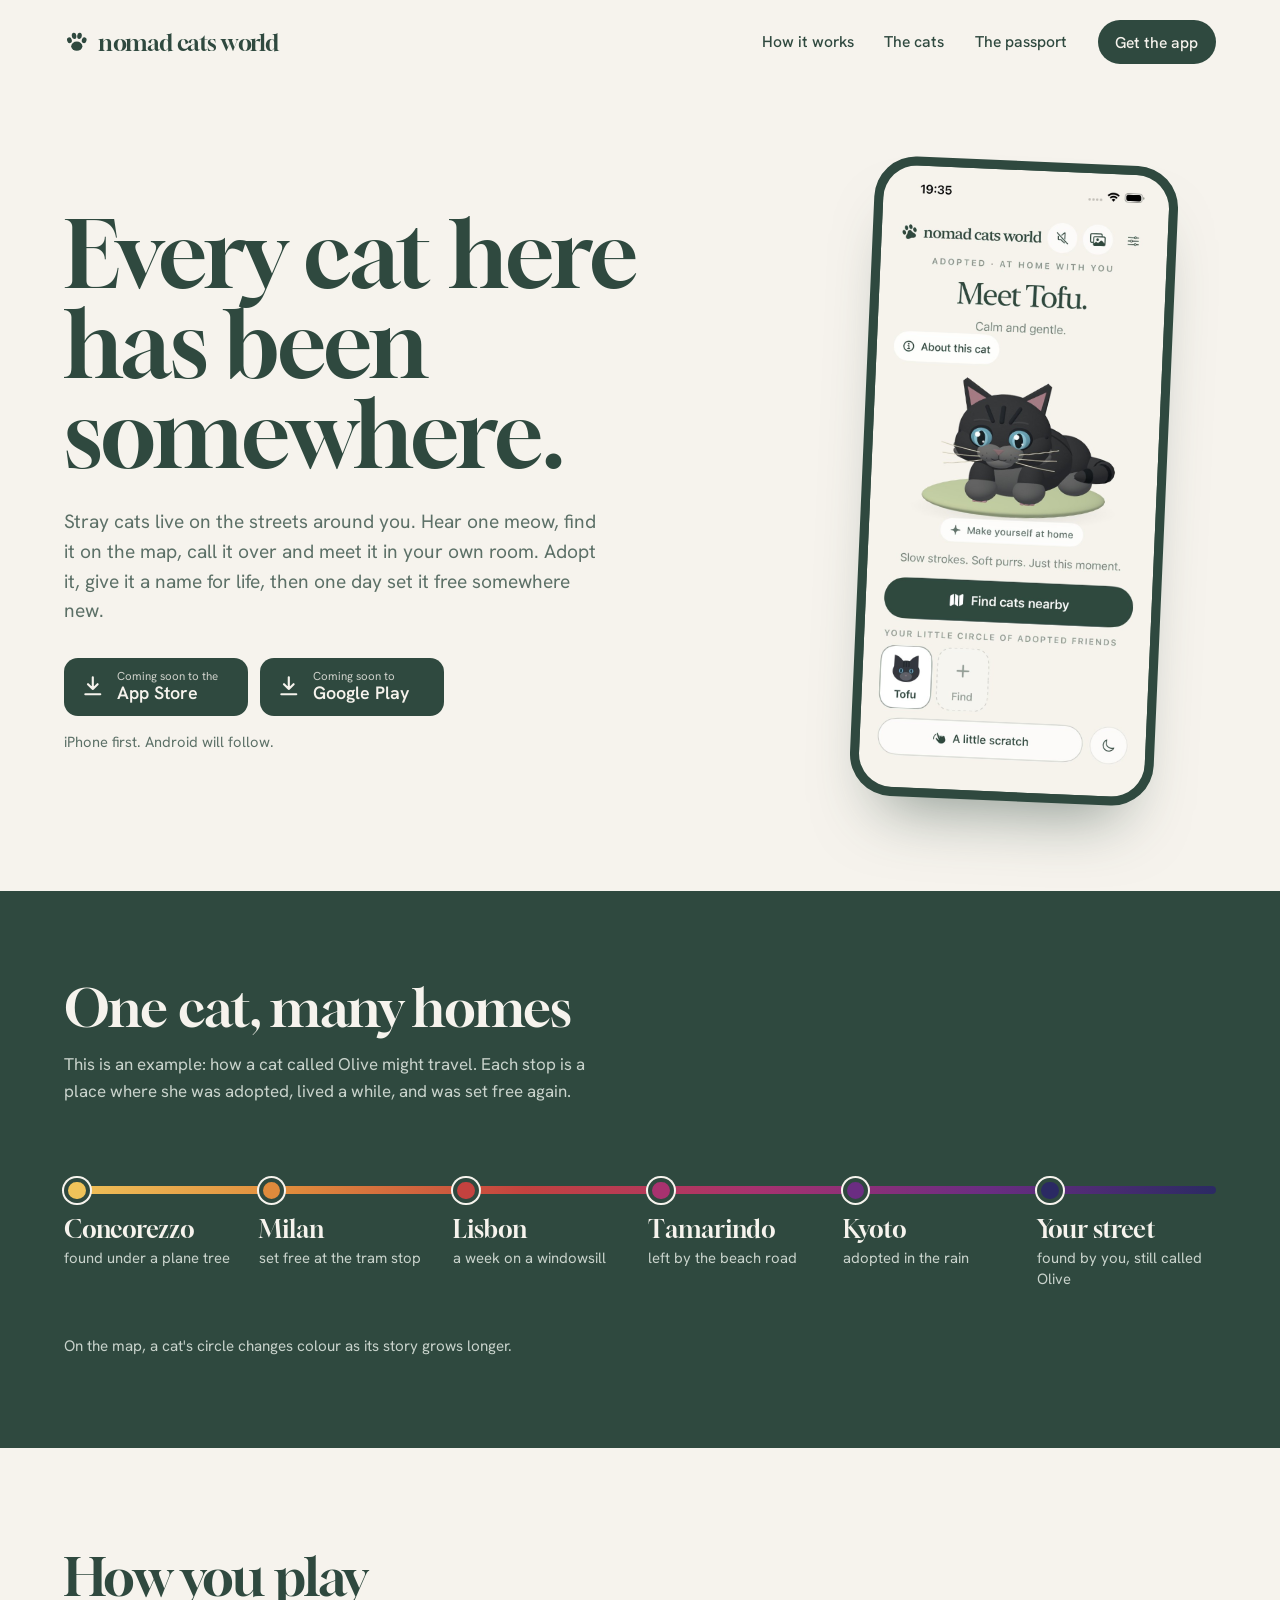
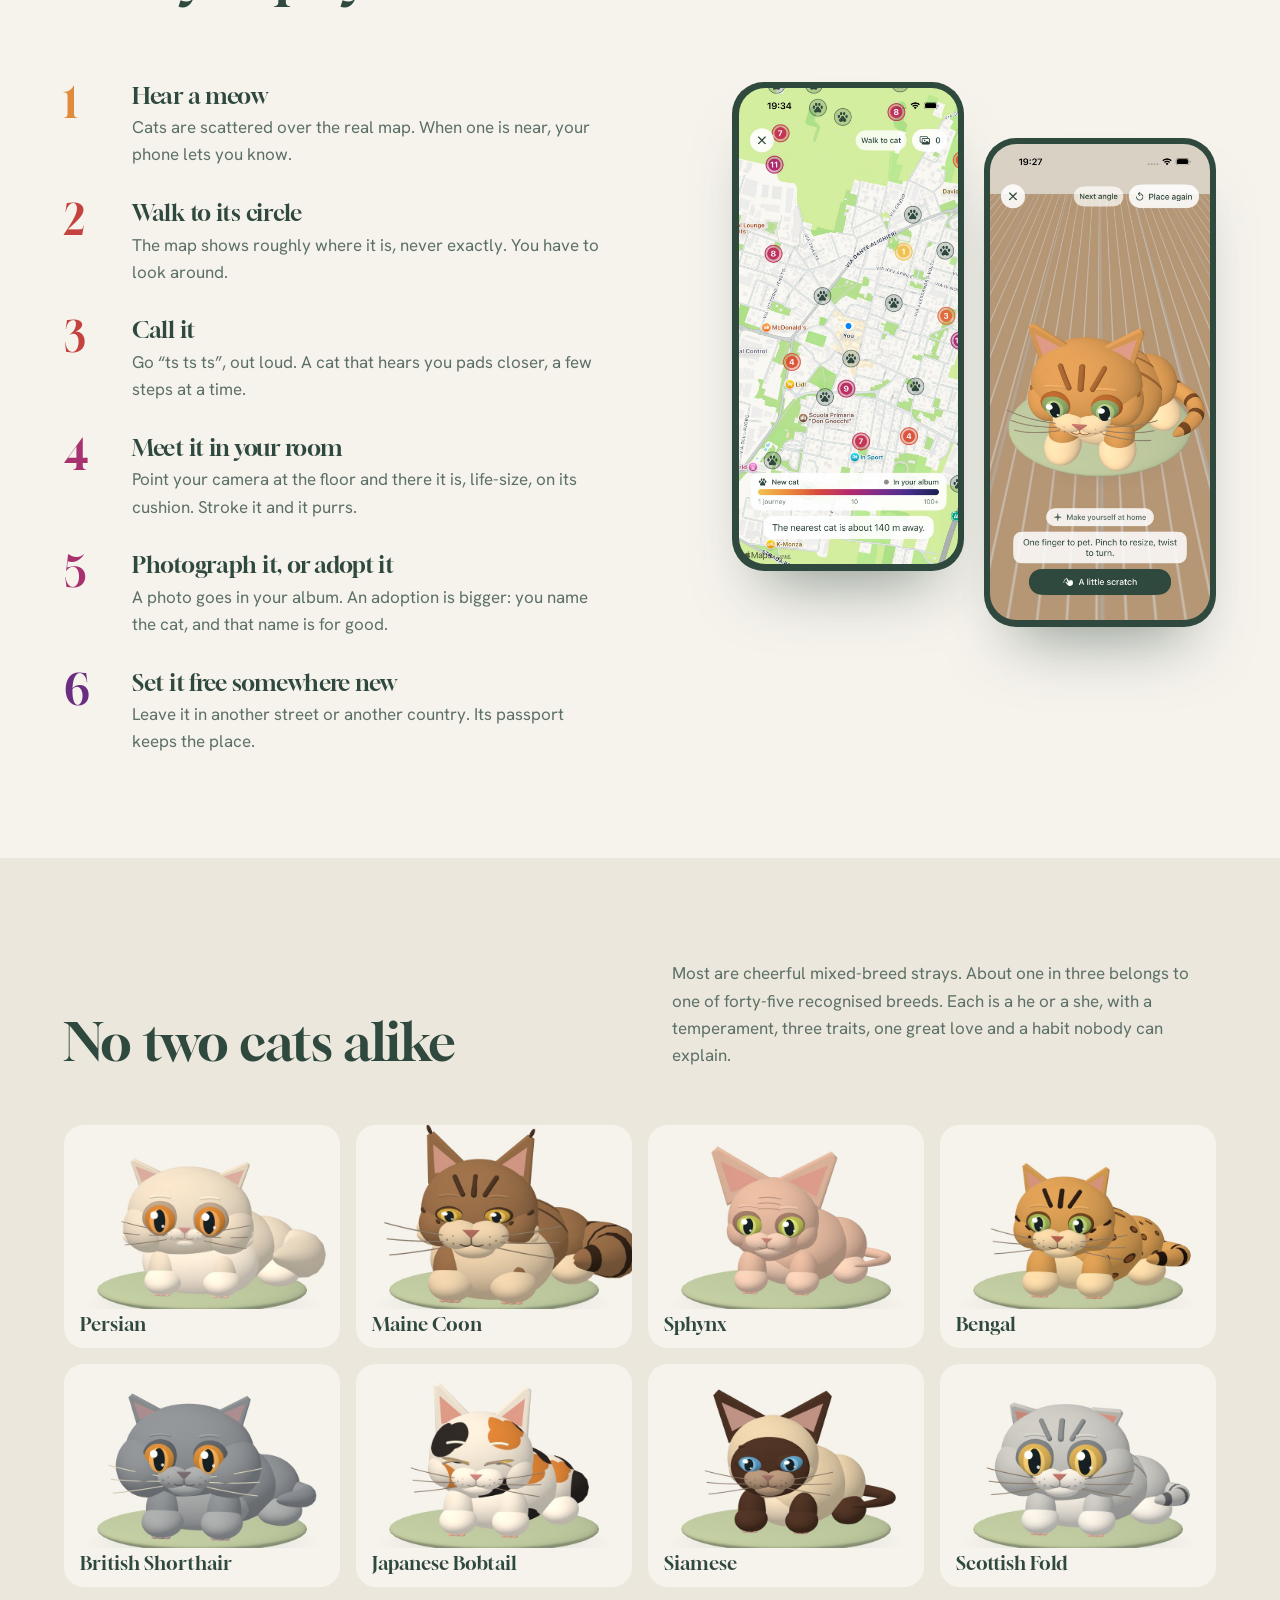
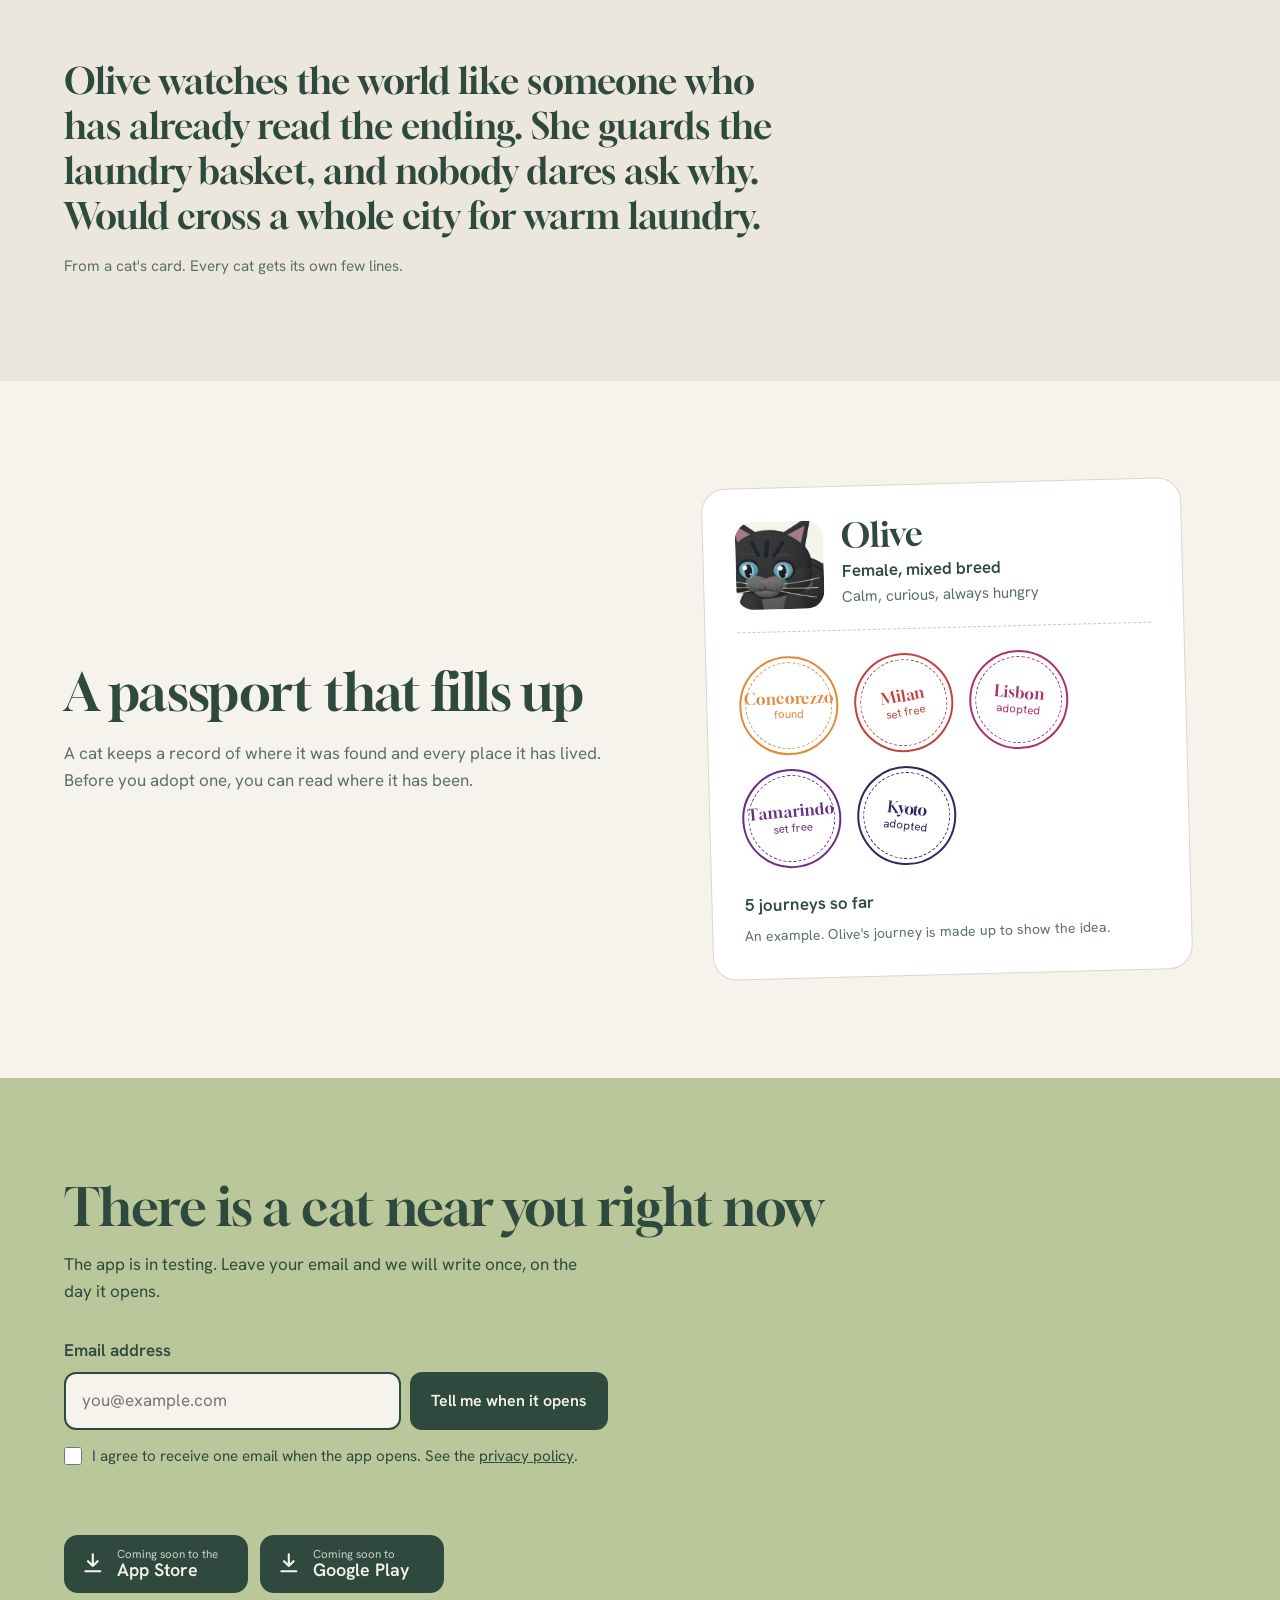
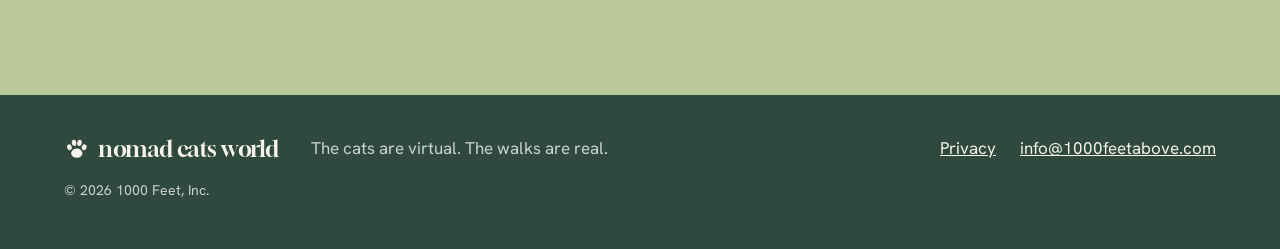
==== sito/index.html @ 77ed83c0 "Publish only sito/, update privacy for 0.18 and the contact address - Move the site into sito/ and s" ====
<!DOCTYPE html>
<html lang="en">
<head>
  <meta charset="utf-8">
  <meta name="viewport" content="width=device-width, initial-scale=1">
  <title>Nomad Cats World: find, adopt and set free the cats around you</title>
  <meta name="description" content="A game played on real streets. Hear a meow, find the cat on the map, meet it in your room, adopt it, then set it free somewhere new.">
  <meta property="og:title" content="Nomad Cats World">
  <meta property="og:description" content="Every cat here has been somewhere. Find them, adopt them, set them free somewhere new.">
  <meta property="og:type" content="website">
  <meta property="og:url" content="https://nomadcatsworld.com/">
  <meta property="og:image" content="https://nomadcatsworld.com/assets/img/og.jpg">
  <meta property="og:image:width" content="1200">
  <meta property="og:image:height" content="630">
  <meta property="og:image:alt" content="Nomad Cats World: the app's home screen with an adopted cat on its cushion.">
  <meta name="twitter:card" content="summary_large_image">
  <link rel="canonical" href="https://nomadcatsworld.com/">
  <link rel="icon" href="assets/favicon.svg" type="image/svg+xml">
  <link rel="preload" href="assets/fonts/gloock-latin.woff2" as="font" type="font/woff2" crossorigin>
  <link rel="preload" href="assets/fonts/hanken-grotesk-latin.woff2" as="font" type="font/woff2" crossorigin>
  <link rel="stylesheet" href="css/styles.css">
</head>
<body>
  <a class="skip" href="#main">Skip to content</a>

  <header class="top">
    <a class="wordmark" href="#" aria-label="Nomad Cats World, home">
      <svg viewBox="0 0 32 32" aria-hidden="true"><use href="#paw"/></svg>
      <span>nomad cats world</span>
    </a>
    <nav aria-label="Sections">
      <a href="#how">How it works</a>
      <a href="#cats">The cats</a>
      <a href="#passport">The passport</a>
      <a class="nav-get" href="#get">Get the app</a>
    </nav>
  </header>

  <main id="main">

    <section class="hero">
      <div class="hero-words">
        <h1>Every cat here has been somewhere.</h1>
        <p class="lede">Stray cats live on the streets around you. Hear one meow, find it on the map, call it over and meet it in your own room. Adopt it, give it a name for life, then one day set it free somewhere new.</p>
        <div class="stores" id="get-top">
          <!-- PLACEHOLDER store buttons: see CLAUDE.md, "Store buttons" -->
          <a class="store" href="#get" data-store="apple" aria-disabled="true">
            <svg viewBox="0 0 24 24" aria-hidden="true"><path d="M12 3v11m0 0l-4.500-4.500M12 14l4.500-4.500M5 19h14" fill="none" stroke="currentColor" stroke-width="2" stroke-linecap="round" stroke-linejoin="round"/></svg>
            <span><small>Coming soon to the</small>App Store</span>
          </a>
          <a class="store" href="#get" data-store="google" aria-disabled="true">
            <svg viewBox="0 0 24 24" aria-hidden="true"><path d="M12 3v11m0 0l-4.500-4.500M12 14l4.500-4.500M5 19h14" fill="none" stroke="currentColor" stroke-width="2" stroke-linecap="round" stroke-linejoin="round"/></svg>
            <span><small>Coming soon to</small>Google Play</span>
          </a>
        </div>
        <p class="fine">iPhone first. Android will follow.</p>
      </div>

      <figure class="phone hero-phone">
        <img src="assets/img/app-home.jpg" width="402" height="874" alt="The app's home screen: an adopted cat on its cushion, with the row of adopted friends below.">
      </figure>
    </section>

    <!-- The signature element: one cat's journey, drawn with the same colour
         scale the app uses on its map (gold for a first journey, navy for a hundred). -->
    <section class="journey" aria-labelledby="journey-title">
      <h2 id="journey-title">One cat, many homes</h2>
      <p class="journey-intro">This is an example: how a cat called Olive might travel. Each stop is a place where she was adopted, lived a while, and was set free again.</p>
      <ol class="route">
        <li style="--at:0"><span class="stop">Concorezzo</span><span class="who">found under a plane tree</span></li>
        <li style="--at:.18"><span class="stop">Milan</span><span class="who">set free at the tram stop</span></li>
        <li style="--at:.36"><span class="stop">Lisbon</span><span class="who">a week on a windowsill</span></li>
        <li style="--at:.56"><span class="stop">Tamarindo</span><span class="who">left by the beach road</span></li>
        <li style="--at:.78"><span class="stop">Kyoto</span><span class="who">adopted in the rain</span></li>
        <li style="--at:1"><span class="stop">Your street</span><span class="who">found by you, still called Olive</span></li>
      </ol>
      <p class="journey-note">On the map, a cat's circle changes colour as its story grows longer.</p>
    </section>

    <section class="how" id="how" aria-labelledby="how-title">
      <h2 id="how-title">How you play</h2>
      <ol class="steps">
        <li>
          <h3>Hear a meow</h3>
          <p>Cats are scattered over the real map. When one is near, your phone lets you know.</p>
        </li>
        <li>
          <h3>Walk to its circle</h3>
          <p>The map shows roughly where it is, never exactly. You have to look around.</p>
        </li>
        <li>
          <h3>Call it</h3>
          <p>Go <q>ts ts ts</q>, out loud. A cat that hears you pads closer, a few steps at a time.</p>
        </li>
        <li>
          <h3>Meet it in your room</h3>
          <p>Point your camera at the floor and there it is, life-size, on its cushion. Stroke it and it purrs.</p>
        </li>
        <li>
          <h3>Photograph it, or adopt it</h3>
          <p>A photo goes in your album. An adoption is bigger: you name the cat, and that name is for good.</p>
        </li>
        <li>
          <h3>Set it free somewhere new</h3>
          <p>Leave it in another street or another country. Its passport keeps the place.</p>
        </li>
      </ol>
      <div class="how-shots">
        <figure class="phone"><img src="assets/img/app-map.jpg" width="402" height="874" loading="lazy" alt="The map, with a circle for each cat nearby and a button to call the nearest one."></figure>
        <figure class="phone"><img src="assets/img/app-ar.jpg" width="402" height="874" loading="lazy" alt="A cat on its cushion placed on a real floor through the camera."></figure>
      </div>
    </section>

    <section class="cats" id="cats" aria-labelledby="cats-title">
      <div class="cats-head">
        <h2 id="cats-title">No two cats alike</h2>
        <p>Most are cheerful mixed-breed strays. About one in three belongs to one of forty-five recognised breeds. Each is a he or a she, with a temperament, three traits, one great love and a habit nobody can explain.</p>
      </div>
      <ul class="breeds">
        <li><img src="assets/img/breed-persian.jpg" width="360" height="240" loading="lazy" alt=""><span>Persian</span></li>
        <li><img src="assets/img/breed-mainecoon.jpg" width="360" height="240" loading="lazy" alt=""><span>Maine Coon</span></li>
        <li><img src="assets/img/breed-sphynx.jpg" width="360" height="240" loading="lazy" alt=""><span>Sphynx</span></li>
        <li><img src="assets/img/breed-bengal.jpg" width="360" height="240" loading="lazy" alt=""><span>Bengal</span></li>
        <li><img src="assets/img/breed-british.jpg" width="360" height="240" loading="lazy" alt=""><span>British Shorthair</span></li>
        <li><img src="assets/img/breed-bobtail.jpg" width="360" height="240" loading="lazy" alt=""><span>Japanese Bobtail</span></li>
        <li><img src="assets/img/breed-siamese.jpg" width="360" height="240" loading="lazy" alt=""><span>Siamese</span></li>
        <li><img src="assets/img/breed-scottishfold.jpg" width="360" height="240" loading="lazy" alt=""><span>Scottish Fold</span></li>
      </ul>
      <blockquote class="story">
        <p>Olive watches the world like someone who has already read the ending. She guards the laundry basket, and nobody dares ask why. Would cross a whole city for warm laundry.</p>
        <footer>From a cat's card. Every cat gets its own few lines.</footer>
      </blockquote>
    </section>

    <section class="passport" id="passport" aria-labelledby="passport-title">
      <div class="passport-words">
        <h2 id="passport-title">A passport that fills up</h2>
        <p>A cat keeps a record of where it was found and every place it has lived. Before you adopt one, you can read where it has been.</p>
        <!-- TODO(site): pricing is decided (2 cats free; Nomad Pass, USD 14.95 a year, up to 50 cats) but not built.
             Add a sentence here only when it exists in the app, with wording confirmed by Angelo. -->
      </div>
      <article class="book" aria-label="Example of a cat's passport">
        <header>
          <img src="assets/img/portrait-olive.jpg" width="120" height="120" alt="">
          <div>
            <p class="book-name">Olive</p>
            <p class="book-kind">Female, mixed breed</p>
            <p class="book-nature">Calm, curious, always hungry</p>
          </div>
        </header>
        <ul class="stamps">
          <li><b>Concorezzo</b><i>found</i></li>
          <li><b>Milan</b><i>set free</i></li>
          <li><b>Lisbon</b><i>adopted</i></li>
          <li><b>Tamarindo</b><i>set free</i></li>
          <li><b>Kyoto</b><i>adopted</i></li>
        </ul>
        <p class="book-count">5 journeys so far</p>
        <p class="book-note">An example. Olive's journey is made up to show the idea.</p>
      </article>
    </section>

    <section class="get" id="get" aria-labelledby="get-title">
      <h2 id="get-title">There is a cat near you right now</h2>
      <p>The app is in testing. Leave your email and we will write once, on the day it opens.</p>
      <!-- Waiting list: Netlify Forms. Netlify finds this form at deploy time (form detection must be
           enabled in the Netlify project) and stores the submissions. See CLAUDE.md, "Waiting list". -->
      <form class="notify" name="waitlist" action="/" method="post" data-netlify="true" netlify-honeypot="website">
        <input type="hidden" name="form-name" value="waitlist">
        <p class="notify-trap" hidden><label>Leave this empty <input name="website" tabindex="-1" autocomplete="off"></label></p>
        <label for="email">Email address</label>
        <div class="notify-row">
          <input id="email" name="email" type="email" autocomplete="email" placeholder="you@example.com" required>
          <button type="submit">Tell me when it opens</button>
        </div>
        <label class="notify-consent" for="consent">
          <input id="consent" name="consent" type="checkbox" value="yes" required>
          <span>I agree to receive one email when the app opens. See the <a href="privacy.html">privacy policy</a>.</span>
        </label>
        <p class="notify-status" role="status" aria-live="polite"></p>
      </form>
      <div class="stores">
        <a class="store" href="#get" data-store="apple" aria-disabled="true">
          <svg viewBox="0 0 24 24" aria-hidden="true"><path d="M12 3v11m0 0l-4.500-4.500M12 14l4.500-4.500M5 19h14" fill="none" stroke="currentColor" stroke-width="2" stroke-linecap="round" stroke-linejoin="round"/></svg>
          <span><small>Coming soon to the</small>App Store</span>
        </a>
        <a class="store" href="#get" data-store="google" aria-disabled="true">
          <svg viewBox="0 0 24 24" aria-hidden="true"><path d="M12 3v11m0 0l-4.500-4.500M12 14l4.500-4.500M5 19h14" fill="none" stroke="currentColor" stroke-width="2" stroke-linecap="round" stroke-linejoin="round"/></svg>
          <span><small>Coming soon to</small>Google Play</span>
        </a>
      </div>
    </section>
  </main>

  <footer class="foot">
    <a class="wordmark" href="#">
      <svg viewBox="0 0 32 32" aria-hidden="true"><use href="#paw"/></svg>
      <span>nomad cats world</span>
    </a>
    <p>The cats are virtual. The walks are real.</p>
    <nav aria-label="Legal and contact">
      <a href="privacy.html">Privacy</a>
      <a href="mailto:info@1000feetabove.com">info@1000feetabove.com</a>
    </nav>
    <p class="foot-legal">© 2026 1000 Feet, Inc.</p>
  </footer>

  <svg width="0" height="0" style="position:absolute" aria-hidden="true">
    <symbol id="paw" viewBox="0 0 32 32">
      <ellipse cx="16" cy="21.500" rx="7" ry="5.800"/>
      <ellipse cx="6.800" cy="14" rx="2.900" ry="3.700" transform="rotate(-18 6.800 14)"/>
      <ellipse cx="12.600" cy="8.600" rx="2.900" ry="3.900" transform="rotate(-6 12.600 8.600)"/>
      <ellipse cx="19.400" cy="8.600" rx="2.900" ry="3.900" transform="rotate(6 19.400 8.600)"/>
      <ellipse cx="25.200" cy="14" rx="2.900" ry="3.700" transform="rotate(18 25.200 14)"/>
    </symbol>
  </svg>
  <script src="js/main.js" defer></script>
</body>
</html>
---- sito/css/styles.css ----
/* Nomad Cats World — site styles.
   Tokens come from the app: paper, ink green, and the journey scale that the
   map uses for cats with longer stories (gold for one journey, navy for a hundred). */
@font-face {
  font-family: "Gloock"; font-style: normal; font-weight: 400; font-display: swap;
  src: url("../assets/fonts/gloock-latin.woff2") format("woff2");
}
@font-face {
  font-family: "Hanken Grotesk"; font-style: normal; font-weight: 100 900; font-display: swap;
  src: url("../assets/fonts/hanken-grotesk-latin.woff2") format("woff2");
}
:root {
  --paper: #F6F3ED;
  --paper-deep: #ECE7DC;
  --ink: #2F493F;
  --ink-soft: #5C7067;
  --cushion: #B9C79A;
  --white: #FFFFFF;
  --j1: #F0C35A; --j2: #E08A3C; --j3: #C4423F; --j4: #A8326F; --j5: #6B2D82; --j6: #2B2A63;
  --journey: linear-gradient(90deg, var(--j1), var(--j2), var(--j3), var(--j4), var(--j5), var(--j6));
  --display: "Gloock", "Iowan Old Style", "Palatino Linotype", Georgia, serif;
  --text: "Hanken Grotesk", system-ui, -apple-system, "Segoe UI", sans-serif;
  --measure: 34rem;
  --gutter: clamp(1.25rem, 5vw, 4.5rem);
}

*, *::before, *::after { box-sizing: border-box; }
html { scroll-behavior: smooth; }
body {
  margin: 0;
  background: var(--paper);
  color: var(--ink);
  font: 400 1.0625rem/1.6 var(--text);
  -webkit-font-smoothing: antialiased;
}
img { max-width: 100%; height: auto; display: block; }
a { color: inherit; }
:focus-visible { outline: 3px solid var(--j4); outline-offset: 3px; border-radius: 4px; }
h1, h2, h3 { font-family: var(--display); font-weight: 400; margin: 0; letter-spacing: -0.012em; }
h1 { font-size: clamp(2.75rem, 7.2vw, 5.75rem); line-height: 0.98; }
h2 { font-size: clamp(2rem, 4.4vw, 3.25rem); line-height: 1.05; }
h3 { font-size: 1.45rem; line-height: 1.2; }
p { margin: 0; }

.skip { position: absolute; left: -999px; top: 0; background: var(--ink); color: var(--paper); padding: .6rem 1rem; z-index: 10; }
.skip:focus { left: 1rem; top: 1rem; }

/* Header */
.top {
  display: flex; align-items: center; justify-content: space-between; gap: 1.5rem;
  padding: 1.25rem var(--gutter);
}
.wordmark { display: inline-flex; align-items: center; gap: .55rem; text-decoration: none; font: 400 1.45rem/1 var(--display); letter-spacing: -0.02em; }
.wordmark, .top nav .nav-get { white-space: nowrap; }
.wordmark svg { width: 1.6rem; height: 1.6rem; fill: var(--ink); }
.top nav { display: flex; align-items: center; gap: clamp(.9rem, 2.4vw, 2rem); font-weight: 500; font-size: .98rem; }
.top nav a { text-decoration: none; padding: .35rem 0; border-bottom: 2px solid transparent; }
.top nav a:hover { border-bottom-color: var(--ink); }
.top nav .nav-get { background: var(--ink); color: var(--paper); padding: .6rem 1.1rem; border-radius: 999px; border: 0; }
.top nav .nav-get:hover { background: #223830; }

/* Hero */
.hero {
  display: grid; grid-template-columns: minmax(0, 1.25fr) minmax(0, .75fr); align-items: center;
  gap: clamp(2rem, 6vw, 5rem);
  padding: clamp(2rem, 6vw, 5rem) var(--gutter) clamp(3rem, 7vw, 6rem);
}
.hero-words { max-width: 46rem; }
.lede { margin-top: 1.75rem; max-width: var(--measure); font-size: clamp(1.1rem, 1.5vw, 1.3rem); line-height: 1.55; color: var(--ink-soft); }
.fine { margin-top: .9rem; font-size: .92rem; color: var(--ink-soft); }

.stores { display: flex; flex-wrap: wrap; gap: .75rem; margin-top: 2rem; }
.store {
  display: inline-flex; align-items: center; gap: .7rem;
  background: var(--ink); color: var(--paper); text-decoration: none;
  padding: .7rem 1.25rem .75rem 1rem; border-radius: 14px; min-width: 11.5rem;
  font: 600 1.12rem/1.15 var(--text);
}
.store svg { width: 1.6rem; height: 1.6rem; flex: none; }
.store small { display: block; font: 400 .72rem/1.2 var(--text); opacity: .8; }
.store[aria-disabled="true"] { cursor: default; }
.store:not([aria-disabled="true"]):hover { background: #223830; }

.phone {
  margin: 0; justify-self: center; width: min(100%, 19rem);
  border-radius: 2.6rem; padding: .55rem; background: var(--ink);
  box-shadow: 0 2.5rem 4rem -2rem rgba(47, 73, 63, .55);
}
.phone img { border-radius: 2.1rem; width: 100%; }
.hero-phone { transform: rotate(2.5deg); }

/* Journey: the page's one loud element */
.journey { background: var(--ink); color: var(--paper); padding: clamp(3rem, 7vw, 6rem) var(--gutter); }
.journey-intro { margin-top: 1rem; max-width: var(--measure); color: #C9D3CC; }
.route {
  list-style: none; margin: clamp(3rem, 6vw, 4.5rem) 0 0; padding: 0; position: relative;
  display: grid; grid-template-columns: repeat(6, minmax(0, 1fr)); gap: 1rem;
}
.route::before {
  content: ""; position: absolute; left: 0; right: 0; top: .55rem; height: .5rem;
  border-radius: 999px; background: var(--journey);
}
.route li { position: relative; padding-top: 2.4rem; }
.route li::before {
  content: ""; position: absolute; left: 0; top: 0; width: 1.6rem; height: 1.6rem; border-radius: 50%;
  background: color-mix(in srgb, var(--j1) calc((1 - var(--at)) * 100%), var(--j6));
  border: .3rem solid var(--ink); box-shadow: 0 0 0 2px var(--paper);
}
.route li:nth-child(2)::before { background: var(--j2); }
.route li:nth-child(3)::before { background: var(--j3); }
.route li:nth-child(4)::before { background: var(--j4); }
.route li:nth-child(5)::before { background: var(--j5); }
.stop { display: block; font: 400 1.5rem/1.15 var(--display); }
.who { display: block; margin-top: .3rem; font-size: .93rem; line-height: 1.4; color: #C9D3CC; }
.journey-note { margin-top: 2.75rem; font-size: .95rem; color: #C9D3CC; }

/* How you play: a real sequence, so it is numbered */
.how {
  display: grid; grid-template-columns: minmax(0, 1.1fr) minmax(0, .9fr); gap: clamp(2rem, 6vw, 5rem);
  padding: clamp(3.5rem, 8vw, 7rem) var(--gutter); align-items: start;
}
.how h2 { grid-column: 1 / -1; }
.steps { list-style: none; counter-reset: step; margin: 0; padding: 0; display: grid; gap: 1.9rem; }
.steps li { counter-increment: step; display: grid; grid-template-columns: 3.25rem 1fr; column-gap: 1rem; }
.steps li::before {
  content: counter(step); grid-row: span 2;
  font: 400 2.6rem/1 var(--display); color: var(--j3);
}
.steps li:nth-child(1)::before { color: var(--j2); }
.steps li:nth-child(n+4)::before { color: var(--j4); }
.steps li:nth-child(n+6)::before { color: var(--j5); }
.steps p { margin-top: .3rem; max-width: 30rem; color: var(--ink-soft); }
.how-shots { display: grid; grid-template-columns: 1fr 1fr; gap: 1.25rem; align-items: start; position: sticky; top: 2rem; }
.how-shots .phone { width: 100%; border-radius: 2rem; padding: .4rem; }
.how-shots .phone img { border-radius: 1.65rem; }
.how-shots .phone:last-child { margin-top: 3.5rem; }

/* Cats */
.cats { background: var(--paper-deep); padding: clamp(3.5rem, 8vw, 7rem) var(--gutter); }
.cats-head { display: grid; grid-template-columns: minmax(0, 1fr) minmax(0, 1fr); gap: clamp(1.5rem, 5vw, 4rem); align-items: end; }
.cats-head p { max-width: var(--measure); color: var(--ink-soft); }
.breeds { list-style: none; margin: clamp(2rem, 5vw, 3.5rem) 0 0; padding: 0; display: grid; grid-template-columns: repeat(4, minmax(0, 1fr)); gap: 1rem; }
.breeds li { background: var(--paper); border-radius: 1.25rem; overflow: hidden; }
.breeds img { width: 100%; aspect-ratio: 3 / 2; object-fit: cover; }
.breeds span { display: block; padding: .15rem 1rem .85rem; font: 400 1.2rem/1.2 var(--display); }
.story { margin: clamp(2.5rem, 6vw, 4.5rem) 0 0; max-width: 46rem; }
.story p { font: 400 clamp(1.5rem, 2.8vw, 2.25rem)/1.25 var(--display); }
.story footer { margin-top: 1rem; font-size: .95rem; color: var(--ink-soft); }

/* Passport */
.passport {
  display: grid; grid-template-columns: minmax(0, 1fr) minmax(0, 1fr); gap: clamp(2rem, 6vw, 5rem); align-items: center;
  padding: clamp(3.5rem, 8vw, 7rem) var(--gutter);
}
.passport-words p { margin-top: 1.25rem; max-width: var(--measure); color: var(--ink-soft); }
.book {
  background: var(--white); border-radius: 1.5rem; padding: clamp(1.25rem, 3vw, 2rem);
  border: 1px solid #DDD6C8; max-width: 30rem; justify-self: center; width: 100%;
  transform: rotate(-1.5deg);
}
.book header { display: flex; gap: 1.1rem; align-items: center; padding-bottom: 1.25rem; border-bottom: 1px dashed #CFC7B6; }
.book header img { width: 5.5rem; height: 5.5rem; border-radius: 1.1rem; background: var(--paper); }
.book-name { font: 400 2.1rem/1 var(--display); }
.book-kind { margin-top: .35rem; font-weight: 600; }
.book-nature { color: var(--ink-soft); font-size: .95rem; }
.stamps { list-style: none; margin: 1.5rem 0 0; padding: 0; display: flex; flex-wrap: wrap; gap: .9rem 1rem; }
.stamps li {
  width: 6.2rem; height: 6.2rem; border-radius: 50%; display: grid; place-content: center; text-align: center;
  border: 2px solid currentColor; outline: 1px dashed currentColor; outline-offset: -7px;
  color: var(--j2); line-height: 1.15;
}
.stamps li:nth-child(2) { color: var(--j3); transform: rotate(-9deg); }
.stamps li:nth-child(3) { color: var(--j4); transform: rotate(6deg); }
.stamps li:nth-child(4) { color: var(--j5); transform: rotate(-4deg); }
.stamps li:nth-child(5) { color: var(--j6); transform: rotate(8deg); }
.stamps b { font: 400 .98rem/1.1 var(--display); }
.stamps i { font-style: normal; font-size: .72rem; }
.book-count { margin-top: 1.4rem; font-weight: 600; }
.book-note { margin-top: .35rem; font-size: .88rem; color: var(--ink-soft); }

/* Get the app */
.get { background: var(--cushion); padding: clamp(3.5rem, 8vw, 7rem) var(--gutter); }
.get > p { margin-top: 1rem; max-width: var(--measure); }
.notify { margin-top: 2rem; max-width: 34rem; }
.notify label { display: block; font-weight: 600; margin-bottom: .45rem; }
.notify-row { display: flex; gap: .6rem; flex-wrap: wrap; }
.notify input {
  flex: 1 1 14rem; min-width: 0; font: inherit; color: var(--ink);
  padding: .85rem 1rem; border-radius: 12px; border: 2px solid var(--ink); background: var(--paper);
}
.notify button {
  font: 600 1rem/1 var(--text); color: var(--paper); background: var(--ink);
  border: 0; border-radius: 12px; padding: .95rem 1.3rem; cursor: pointer;
}
.notify button:hover { background: #223830; }
.notify .notify-consent { display: flex; gap: .6rem; align-items: flex-start; margin: .9rem 0 0; font-weight: 400; font-size: .95rem; line-height: 1.45; }
.notify .notify-consent input { flex: none; width: 1.15rem; height: 1.15rem; margin: .15rem 0 0; padding: 0; accent-color: var(--ink); }
.notify button[disabled] { opacity: .6; cursor: default; }
.notify-status { min-height: 1.6em; margin-top: .6rem; font-weight: 500; }

/* Privacy page */
.legal { padding: 2rem var(--gutter) 5rem; max-width: calc(46rem + 2 * var(--gutter)); }
.legal h1 { font-size: clamp(2.2rem, 5vw, 3.5rem); }
.legal h2 { font-size: 1.6rem; line-height: 1.2; margin-top: 2.5rem; }
.legal p, .legal ul, .legal address { margin-top: 1rem; }
.legal ul { padding-left: 1.2rem; }
.legal li + li { margin-top: .4rem; }
.legal address { font-style: normal; }
.legal .legal-date { color: var(--ink-soft); }

/* Footer */
.foot {
  display: grid; grid-template-columns: auto 1fr auto; gap: 1rem 2rem; align-items: center;
  padding: 2.5rem var(--gutter) 3rem; background: var(--ink); color: var(--paper);
}
.foot .wordmark svg { fill: var(--paper); }
.foot p { color: #C9D3CC; }
.foot nav { display: flex; gap: 1.5rem; flex-wrap: wrap; }
.foot-legal { grid-column: 1 / -1; font-size: .88rem; }

/* Smaller screens */
@media (max-width: 60rem) {
  .hero, .how, .passport, .cats-head { grid-template-columns: minmax(0, 1fr); }
  .hero-phone { transform: rotate(1.5deg); }
  .breeds { grid-template-columns: repeat(2, minmax(0, 1fr)); }
  .how-shots { position: static; max-width: 30rem; }
  .route { grid-template-columns: minmax(0, 1fr); gap: 1.6rem; padding-left: .25rem; }
  .route::before { left: .55rem; right: auto; top: 0; bottom: 0; width: .5rem; height: auto; background: linear-gradient(180deg, var(--j1), var(--j2), var(--j3), var(--j4), var(--j5), var(--j6)); }
  .route li { padding: 0 0 0 2.6rem; }
  .foot { grid-template-columns: minmax(0, 1fr); }
}
@media (max-width: 40rem) {
  .top nav a:not(.nav-get) { display: none; }
  .store { flex: 1 1 100%; }
  .wordmark { font-size: 1.25rem; }
  .book { transform: rotate(-1deg); width: calc(100% - .5rem); }
}
@media (prefers-reduced-motion: reduce) {
  html { scroll-behavior: auto; }
}
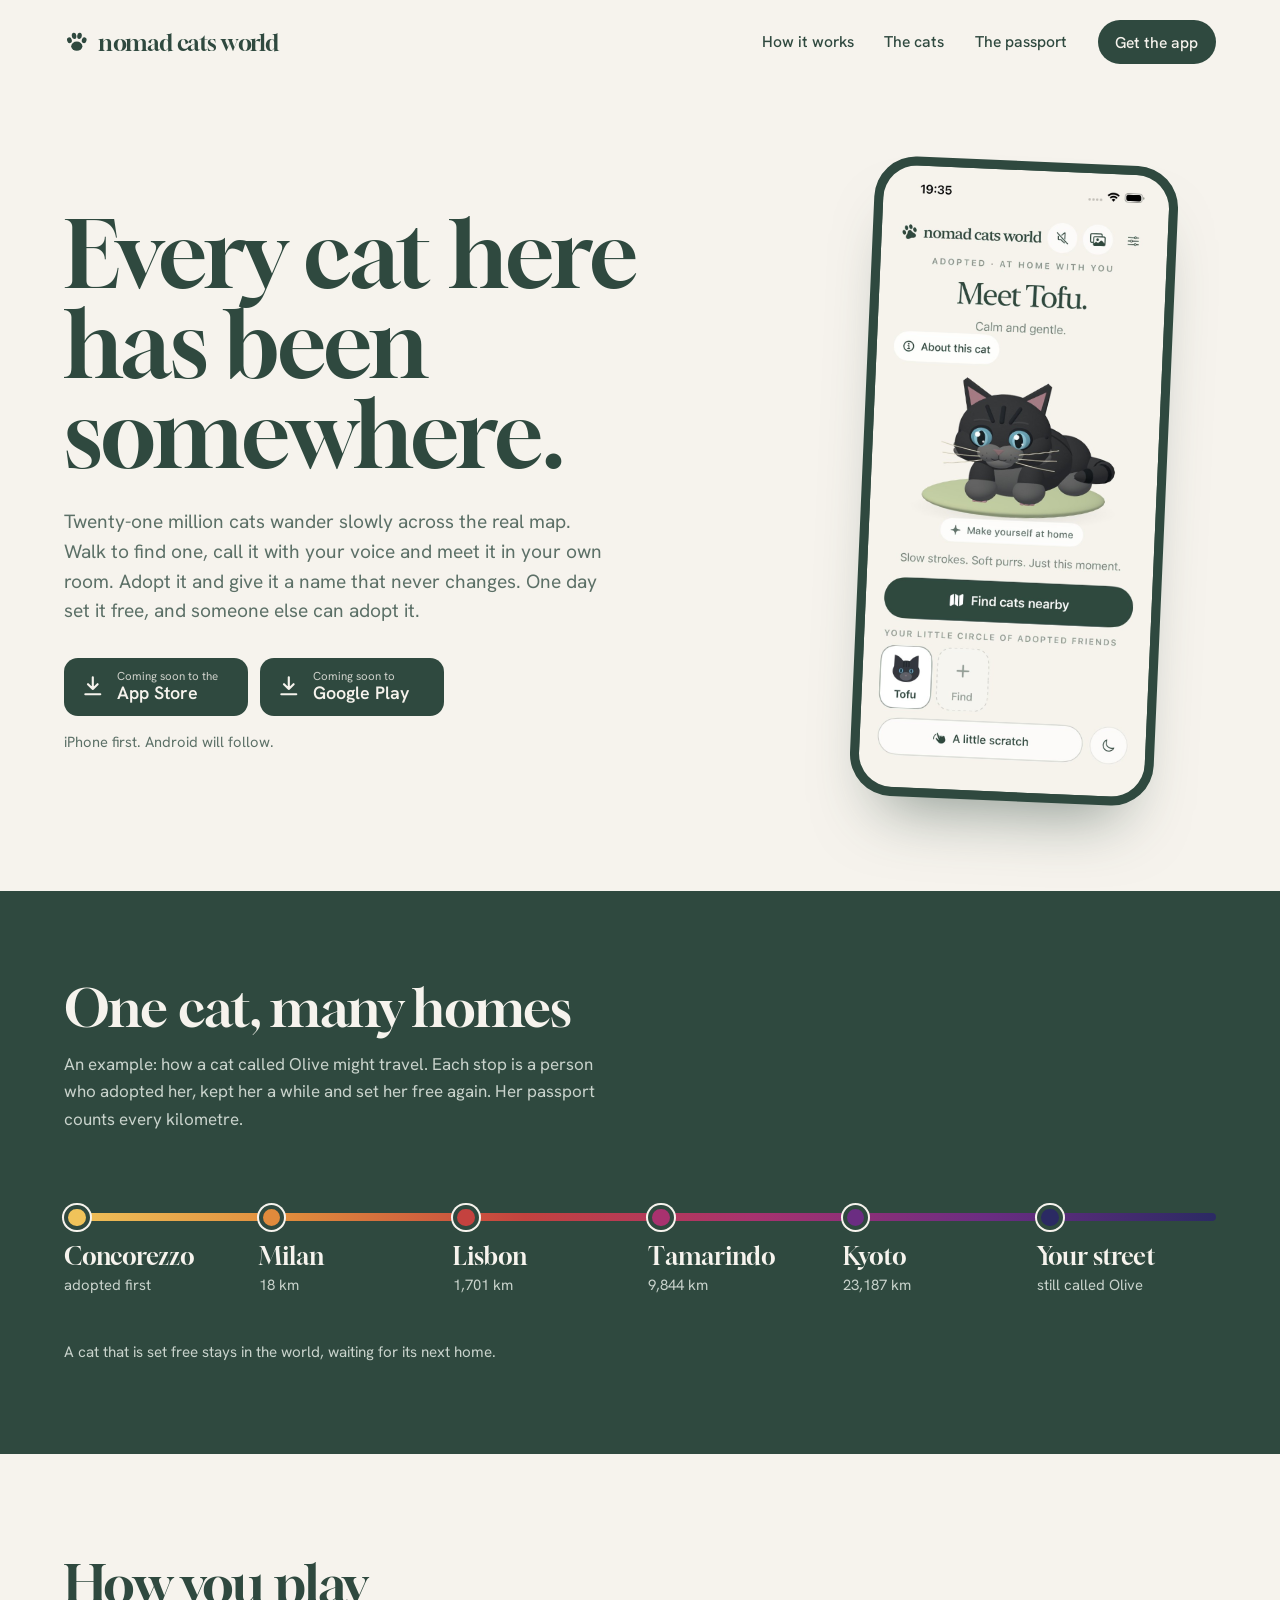
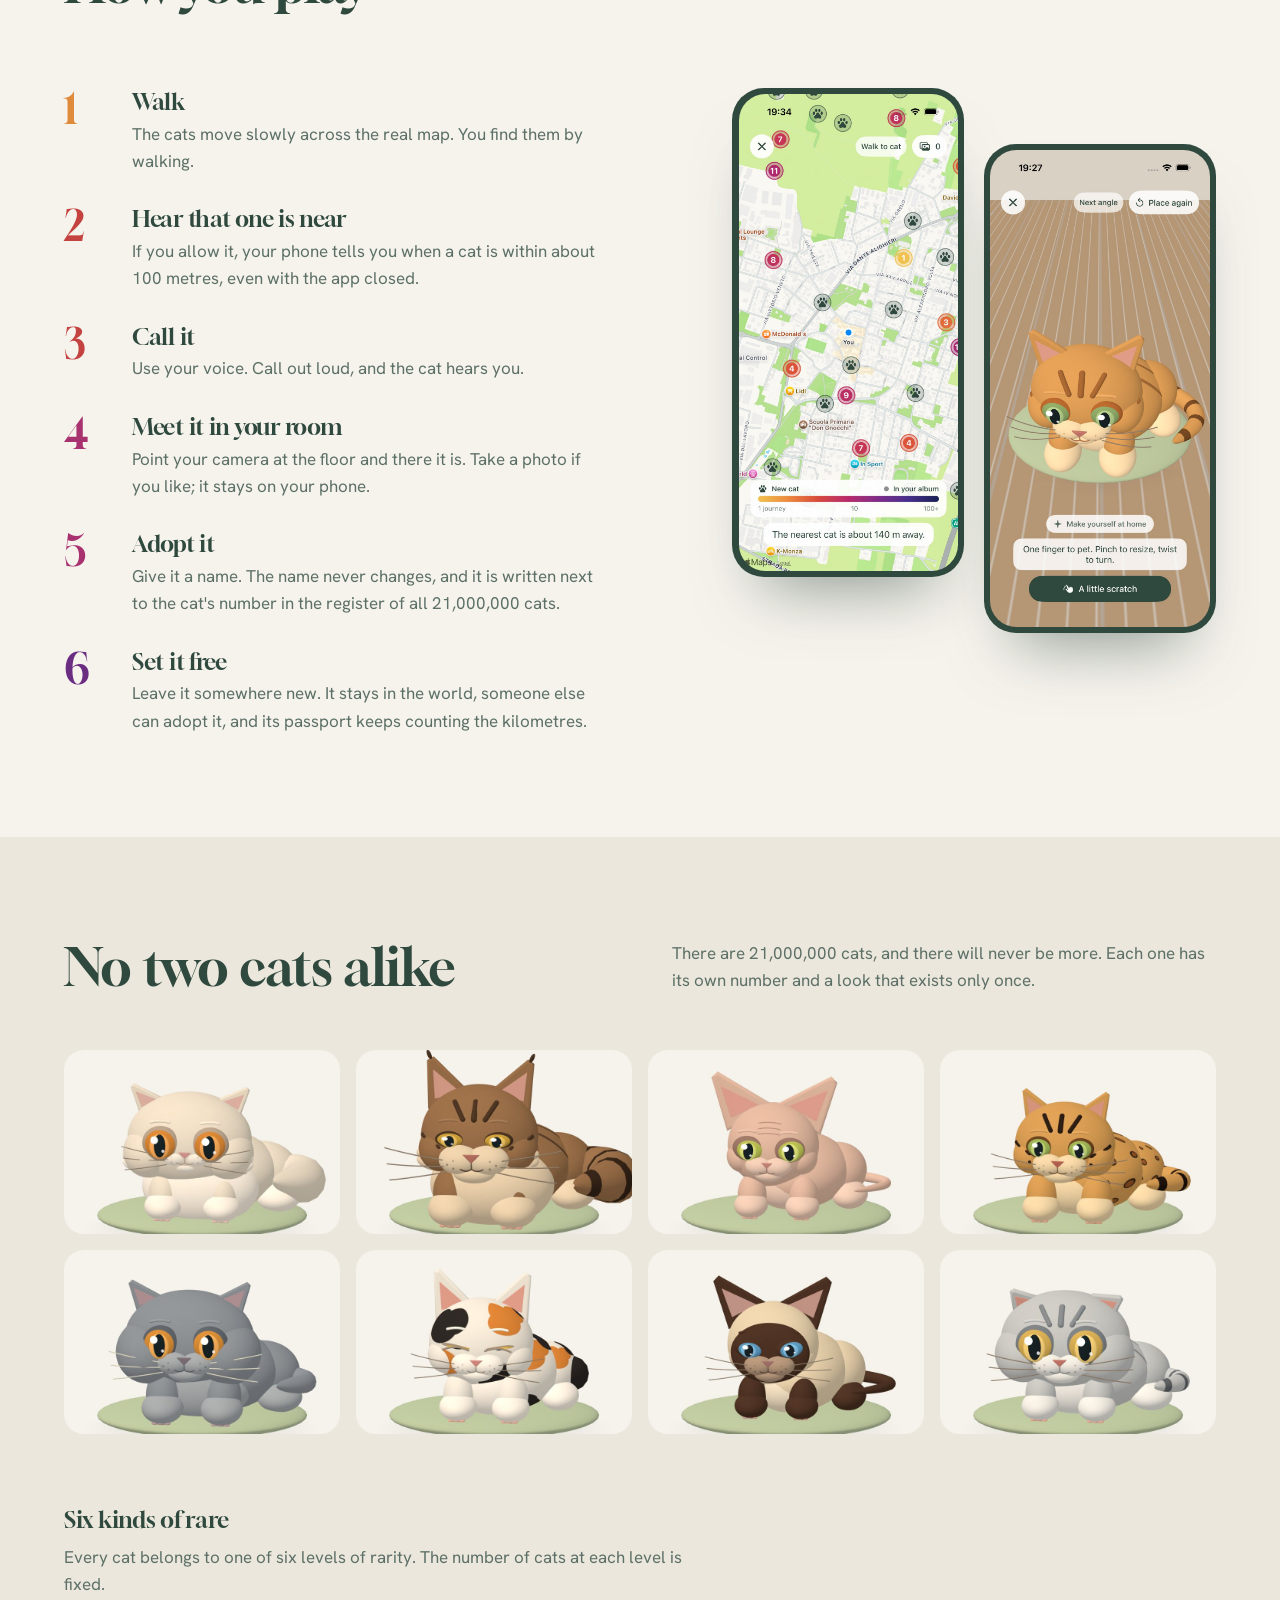
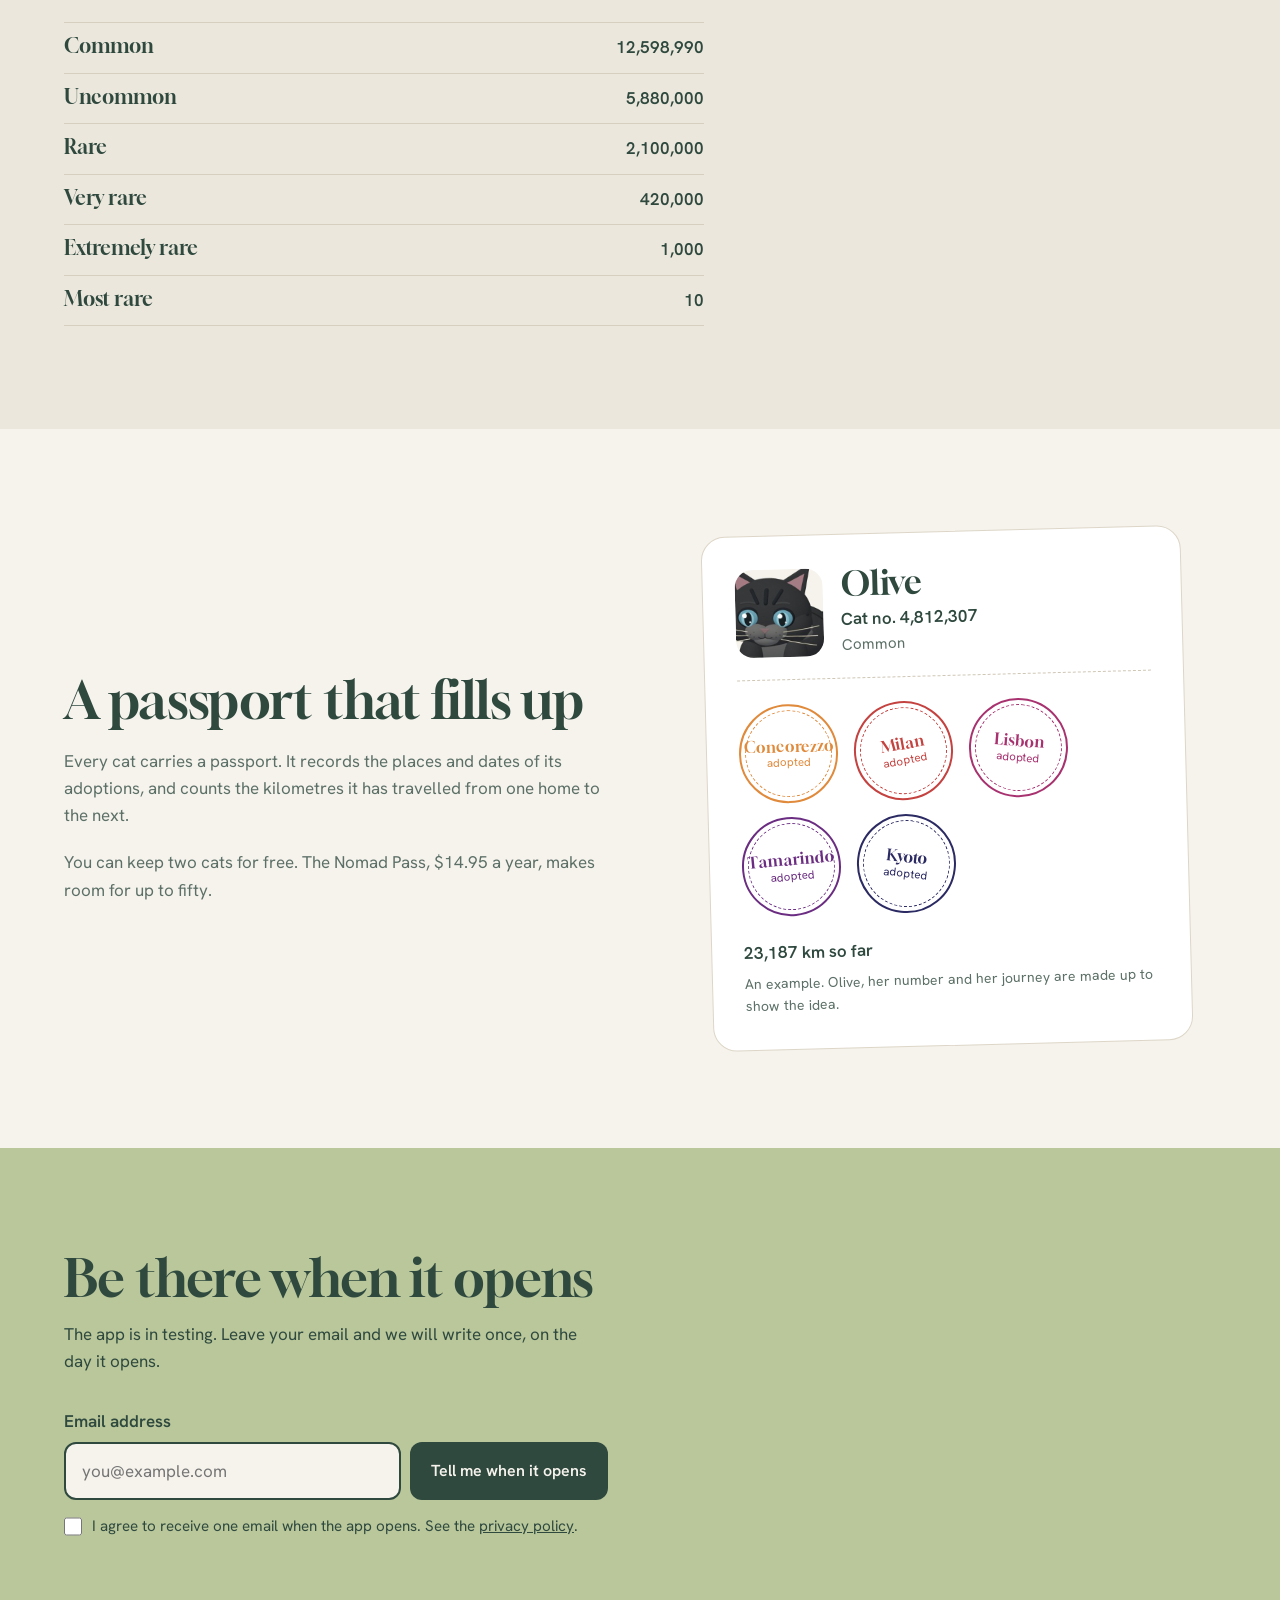
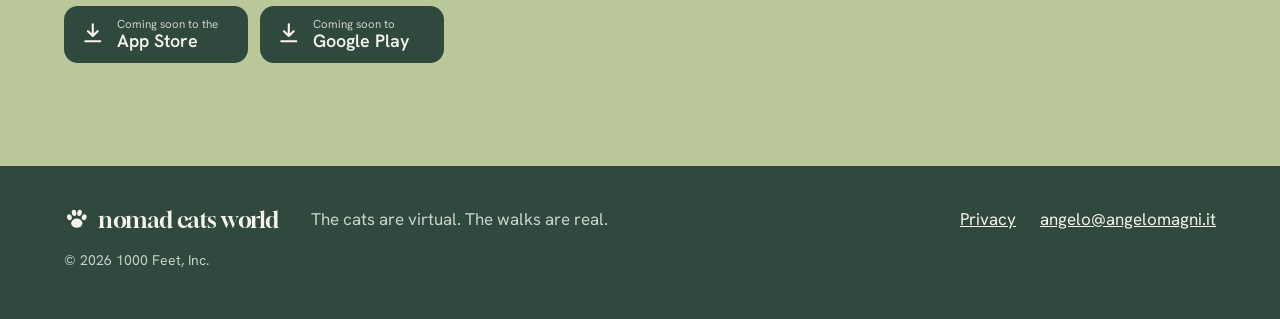
==== commit d84b3274: "Align the site with the current app and rewrite the privacy page - privacy.html: real policy built o" ====
--- a/sito/index.html
+++ b/sito/index.html
@@ -3,16 +3,16 @@
 <head>
   <meta charset="utf-8">
   <meta name="viewport" content="width=device-width, initial-scale=1">
-  <title>Nomad Cats World: find, adopt and set free the cats around you</title>
-  <meta name="description" content="A game played on real streets. Hear a meow, find the cat on the map, meet it in your room, adopt it, then set it free somewhere new.">
+  <title>Nomad Cats World: find, adopt and set free 21,000,000 cats</title>
+  <meta name="description" content="Twenty-one million cats wander the real map. Walk to find one, call it with your voice, adopt it and give it a name for good. Then set it free for someone else to adopt.">
   <meta property="og:title" content="Nomad Cats World">
-  <meta property="og:description" content="Every cat here has been somewhere. Find them, adopt them, set them free somewhere new.">
+  <meta property="og:description" content="Every cat here has been somewhere. 21,000,000 cats, each one of a kind. Find them, adopt them, set them free.">
   <meta property="og:type" content="website">
   <meta property="og:url" content="https://nomadcatsworld.com/">
   <meta property="og:image" content="https://nomadcatsworld.com/assets/img/og.jpg">
   <meta property="og:image:width" content="1200">
   <meta property="og:image:height" content="630">
-  <meta property="og:image:alt" content="Nomad Cats World: the app's home screen with an adopted cat on its cushion.">
+  <meta property="og:image:alt" content="Nomad Cats World: the app's home screen with an adopted cat.">
   <meta name="twitter:card" content="summary_large_image">
   <link rel="canonical" href="https://nomadcatsworld.com/">
   <link rel="icon" href="assets/favicon.svg" type="image/svg+xml">
@@ -41,7 +41,7 @@
     <section class="hero">
       <div class="hero-words">
         <h1>Every cat here has been somewhere.</h1>
-        <p class="lede">Stray cats live on the streets around you. Hear one meow, find it on the map, call it over and meet it in your own room. Adopt it, give it a name for life, then one day set it free somewhere new.</p>
+        <p class="lede">Twenty-one million cats wander slowly across the real map. Walk to find one, call it with your voice and meet it in your own room. Adopt it and give it a name that never changes. One day set it free, and someone else can adopt it.</p>
         <div class="stores" id="get-top">
           <!-- PLACEHOLDER store buttons: see CLAUDE.md, "Store buttons" -->
           <a class="store" href="#get" data-store="apple" aria-disabled="true">
@@ -57,111 +57,118 @@
       </div>
 
       <figure class="phone hero-phone">
-        <img src="assets/img/app-home.jpg" width="402" height="874" alt="The app's home screen: an adopted cat on its cushion, with the row of adopted friends below.">
+        <img src="assets/img/app-home.jpg" width="402" height="874" alt="The app's home screen, with an adopted cat.">
       </figure>
     </section>
 
     <!-- The signature element: one cat's journey, drawn with the same colour
-         scale the app uses on its map (gold for a first journey, navy for a hundred). -->
+         scale the app uses on its map. Olive and her route are an invented example. -->
     <section class="journey" aria-labelledby="journey-title">
       <h2 id="journey-title">One cat, many homes</h2>
-      <p class="journey-intro">This is an example: how a cat called Olive might travel. Each stop is a place where she was adopted, lived a while, and was set free again.</p>
+      <p class="journey-intro">An example: how a cat called Olive might travel. Each stop is a person who adopted her, kept her a while and set her free again. Her passport counts every kilometre.</p>
       <ol class="route">
-        <li style="--at:0"><span class="stop">Concorezzo</span><span class="who">found under a plane tree</span></li>
-        <li style="--at:.18"><span class="stop">Milan</span><span class="who">set free at the tram stop</span></li>
-        <li style="--at:.36"><span class="stop">Lisbon</span><span class="who">a week on a windowsill</span></li>
-        <li style="--at:.56"><span class="stop">Tamarindo</span><span class="who">left by the beach road</span></li>
-        <li style="--at:.78"><span class="stop">Kyoto</span><span class="who">adopted in the rain</span></li>
-        <li style="--at:1"><span class="stop">Your street</span><span class="who">found by you, still called Olive</span></li>
+        <li style="--at:0"><span class="stop">Concorezzo</span><span class="who">adopted first</span></li>
+        <li style="--at:.18"><span class="stop">Milan</span><span class="who">18 km</span></li>
+        <li style="--at:.36"><span class="stop">Lisbon</span><span class="who">1,701 km</span></li>
+        <li style="--at:.56"><span class="stop">Tamarindo</span><span class="who">9,844 km</span></li>
+        <li style="--at:.78"><span class="stop">Kyoto</span><span class="who">23,187 km</span></li>
+        <li style="--at:1"><span class="stop">Your street</span><span class="who">still called Olive</span></li>
       </ol>
-      <p class="journey-note">On the map, a cat's circle changes colour as its story grows longer.</p>
+      <p class="journey-note">A cat that is set free stays in the world, waiting for its next home.</p>
     </section>
 
     <section class="how" id="how" aria-labelledby="how-title">
       <h2 id="how-title">How you play</h2>
       <ol class="steps">
         <li>
-          <h3>Hear a meow</h3>
-          <p>Cats are scattered over the real map. When one is near, your phone lets you know.</p>
-        </li>
-        <li>
-          <h3>Walk to its circle</h3>
-          <p>The map shows roughly where it is, never exactly. You have to look around.</p>
+          <h3>Walk</h3>
+          <p>The cats move slowly across the real map. You find them by walking.</p>
+        </li>
+        <li>
+          <h3>Hear that one is near</h3>
+          <p>If you allow it, your phone tells you when a cat is within about 100 metres, even with the app closed.</p>
         </li>
         <li>
           <h3>Call it</h3>
-          <p>Go <q>ts ts ts</q>, out loud. A cat that hears you pads closer, a few steps at a time.</p>
+          <p>Use your voice. Call out loud, and the cat hears you.</p>
         </li>
         <li>
           <h3>Meet it in your room</h3>
-          <p>Point your camera at the floor and there it is, life-size, on its cushion. Stroke it and it purrs.</p>
-        </li>
-        <li>
-          <h3>Photograph it, or adopt it</h3>
-          <p>A photo goes in your album. An adoption is bigger: you name the cat, and that name is for good.</p>
-        </li>
-        <li>
-          <h3>Set it free somewhere new</h3>
-          <p>Leave it in another street or another country. Its passport keeps the place.</p>
+          <p>Point your camera at the floor and there it is. Take a photo if you like; it stays on your phone.</p>
+        </li>
+        <li>
+          <h3>Adopt it</h3>
+          <p>Give it a name. The name never changes, and it is written next to the cat's number in the register of all 21,000,000 cats.</p>
+        </li>
+        <li>
+          <h3>Set it free</h3>
+          <p>Leave it somewhere new. It stays in the world, someone else can adopt it, and its passport keeps counting the kilometres.</p>
         </li>
       </ol>
       <div class="how-shots">
-        <figure class="phone"><img src="assets/img/app-map.jpg" width="402" height="874" loading="lazy" alt="The map, with a circle for each cat nearby and a button to call the nearest one."></figure>
-        <figure class="phone"><img src="assets/img/app-ar.jpg" width="402" height="874" loading="lazy" alt="A cat on its cushion placed on a real floor through the camera."></figure>
+        <figure class="phone"><img src="assets/img/app-map.jpg" width="402" height="874" loading="lazy" alt="The map, with the cats nearby."></figure>
+        <figure class="phone"><img src="assets/img/app-ar.jpg" width="402" height="874" loading="lazy" alt="A cat placed on a real floor through the camera."></figure>
       </div>
     </section>
 
     <section class="cats" id="cats" aria-labelledby="cats-title">
       <div class="cats-head">
         <h2 id="cats-title">No two cats alike</h2>
-        <p>Most are cheerful mixed-breed strays. About one in three belongs to one of forty-five recognised breeds. Each is a he or a she, with a temperament, three traits, one great love and a habit nobody can explain.</p>
+        <p>There are 21,000,000 cats, and there will never be more. Each one has its own number and a look that exists only once.</p>
       </div>
       <ul class="breeds">
-        <li><img src="assets/img/breed-persian.jpg" width="360" height="240" loading="lazy" alt=""><span>Persian</span></li>
-        <li><img src="assets/img/breed-mainecoon.jpg" width="360" height="240" loading="lazy" alt=""><span>Maine Coon</span></li>
-        <li><img src="assets/img/breed-sphynx.jpg" width="360" height="240" loading="lazy" alt=""><span>Sphynx</span></li>
-        <li><img src="assets/img/breed-bengal.jpg" width="360" height="240" loading="lazy" alt=""><span>Bengal</span></li>
-        <li><img src="assets/img/breed-british.jpg" width="360" height="240" loading="lazy" alt=""><span>British Shorthair</span></li>
-        <li><img src="assets/img/breed-bobtail.jpg" width="360" height="240" loading="lazy" alt=""><span>Japanese Bobtail</span></li>
-        <li><img src="assets/img/breed-siamese.jpg" width="360" height="240" loading="lazy" alt=""><span>Siamese</span></li>
-        <li><img src="assets/img/breed-scottishfold.jpg" width="360" height="240" loading="lazy" alt=""><span>Scottish Fold</span></li>
+        <li><img src="assets/img/breed-persian.jpg" width="360" height="240" loading="lazy" alt=""></li>
+        <li><img src="assets/img/breed-mainecoon.jpg" width="360" height="240" loading="lazy" alt=""></li>
+        <li><img src="assets/img/breed-sphynx.jpg" width="360" height="240" loading="lazy" alt=""></li>
+        <li><img src="assets/img/breed-bengal.jpg" width="360" height="240" loading="lazy" alt=""></li>
+        <li><img src="assets/img/breed-british.jpg" width="360" height="240" loading="lazy" alt=""></li>
+        <li><img src="assets/img/breed-bobtail.jpg" width="360" height="240" loading="lazy" alt=""></li>
+        <li><img src="assets/img/breed-siamese.jpg" width="360" height="240" loading="lazy" alt=""></li>
+        <li><img src="assets/img/breed-scottishfold.jpg" width="360" height="240" loading="lazy" alt=""></li>
       </ul>
-      <blockquote class="story">
-        <p>Olive watches the world like someone who has already read the ending. She guards the laundry basket, and nobody dares ask why. Would cross a whole city for warm laundry.</p>
-        <footer>From a cat's card. Every cat gets its own few lines.</footer>
-      </blockquote>
+      <div class="rarity-block">
+        <h3 id="rarity-title">Six kinds of rare</h3>
+        <p>Every cat belongs to one of six levels of rarity. The number of cats at each level is fixed.</p>
+        <dl class="rarity" aria-labelledby="rarity-title">
+          <div><dt>Common</dt><dd>12,598,990</dd></div>
+          <div><dt>Uncommon</dt><dd>5,880,000</dd></div>
+          <div><dt>Rare</dt><dd>2,100,000</dd></div>
+          <div><dt>Very rare</dt><dd>420,000</dd></div>
+          <div><dt>Extremely rare</dt><dd>1,000</dd></div>
+          <div><dt>Most rare</dt><dd>10</dd></div>
+        </dl>
+      </div>
     </section>
 
     <section class="passport" id="passport" aria-labelledby="passport-title">
       <div class="passport-words">
         <h2 id="passport-title">A passport that fills up</h2>
-        <p>A cat keeps a record of where it was found and every place it has lived. Before you adopt one, you can read where it has been.</p>
-        <!-- TODO(site): pricing is decided (2 cats free; Nomad Pass, USD 14.95 a year, up to 50 cats) but not built.
-             Add a sentence here only when it exists in the app, with wording confirmed by Angelo. -->
+        <p>Every cat carries a passport. It records the places and dates of its adoptions, and counts the kilometres it has travelled from one home to the next.</p>
+        <p>You can keep two cats for free. The Nomad Pass, $14.95 a year, makes room for up to fifty.</p>
       </div>
       <article class="book" aria-label="Example of a cat's passport">
         <header>
           <img src="assets/img/portrait-olive.jpg" width="120" height="120" alt="">
           <div>
             <p class="book-name">Olive</p>
-            <p class="book-kind">Female, mixed breed</p>
-            <p class="book-nature">Calm, curious, always hungry</p>
+            <p class="book-kind">Cat no. 4,812,307</p>
+            <p class="book-nature">Common</p>
           </div>
         </header>
         <ul class="stamps">
-          <li><b>Concorezzo</b><i>found</i></li>
-          <li><b>Milan</b><i>set free</i></li>
+          <li><b>Concorezzo</b><i>adopted</i></li>
+          <li><b>Milan</b><i>adopted</i></li>
           <li><b>Lisbon</b><i>adopted</i></li>
-          <li><b>Tamarindo</b><i>set free</i></li>
+          <li><b>Tamarindo</b><i>adopted</i></li>
           <li><b>Kyoto</b><i>adopted</i></li>
         </ul>
-        <p class="book-count">5 journeys so far</p>
-        <p class="book-note">An example. Olive's journey is made up to show the idea.</p>
+        <p class="book-count">23,187 km so far</p>
+        <p class="book-note">An example. Olive, her number and her journey are made up to show the idea.</p>
       </article>
     </section>
 
     <section class="get" id="get" aria-labelledby="get-title">
-      <h2 id="get-title">There is a cat near you right now</h2>
+      <h2 id="get-title">Be there when it opens</h2>
       <p>The app is in testing. Leave your email and we will write once, on the day it opens.</p>
       <!-- Waiting list: Netlify Forms. Netlify finds this form at deploy time (form detection must be
            enabled in the Netlify project) and stores the submissions. See CLAUDE.md, "Waiting list". -->
@@ -200,7 +207,7 @@
     <p>The cats are virtual. The walks are real.</p>
     <nav aria-label="Legal and contact">
       <a href="privacy.html">Privacy</a>
-      <a href="mailto:info@1000feetabove.com">info@1000feetabove.com</a>
+      <a href="mailto:angelo@angelomagni.it">angelo@angelomagni.it</a>
     </nav>
     <p class="foot-legal">© 2026 1000 Feet, Inc.</p>
   </footer>
--- a/sito/css/styles.css
+++ b/sito/css/styles.css
@@ -142,10 +142,13 @@
 .breeds { list-style: none; margin: clamp(2rem, 5vw, 3.5rem) 0 0; padding: 0; display: grid; grid-template-columns: repeat(4, minmax(0, 1fr)); gap: 1rem; }
 .breeds li { background: var(--paper); border-radius: 1.25rem; overflow: hidden; }
 .breeds img { width: 100%; aspect-ratio: 3 / 2; object-fit: cover; }
-.breeds span { display: block; padding: .15rem 1rem .85rem; font: 400 1.2rem/1.2 var(--display); }
-.story { margin: clamp(2.5rem, 6vw, 4.5rem) 0 0; max-width: 46rem; }
-.story p { font: 400 clamp(1.5rem, 2.8vw, 2.25rem)/1.25 var(--display); }
-.story footer { margin-top: 1rem; font-size: .95rem; color: var(--ink-soft); }
+.rarity-block { margin-top: clamp(2.5rem, 6vw, 4.5rem); max-width: 40rem; }
+.rarity-block > p { margin-top: .6rem; color: var(--ink-soft); }
+.rarity { margin: 1.5rem 0 0; padding: 0; }
+.rarity div { display: flex; justify-content: space-between; align-items: baseline; gap: 1rem; padding: .7rem 0; border-bottom: 1px solid #D6CFC0; }
+.rarity div:first-child { border-top: 1px solid #D6CFC0; }
+.rarity dt { font: 400 1.25rem/1.2 var(--display); }
+.rarity dd { margin: 0; font-weight: 600; font-variant-numeric: tabular-nums; }
 
 /* Passport */
 .passport {
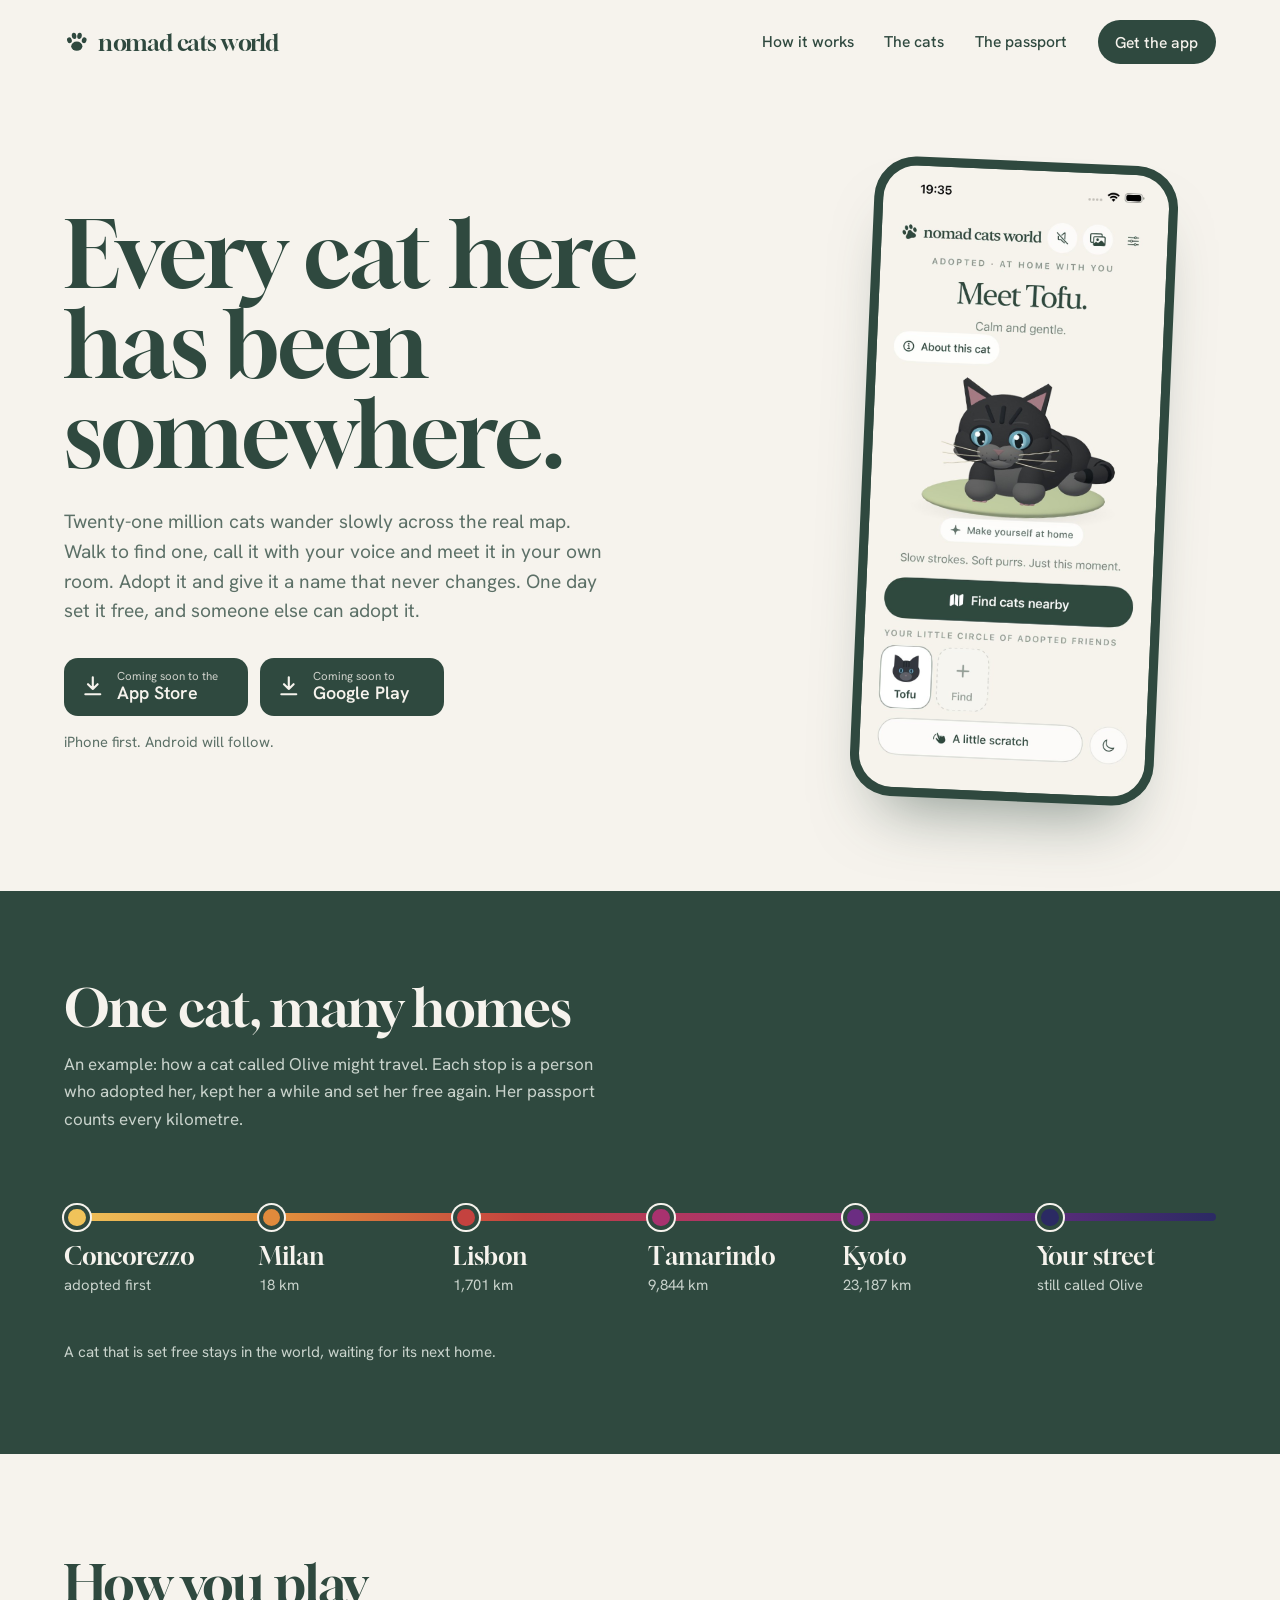
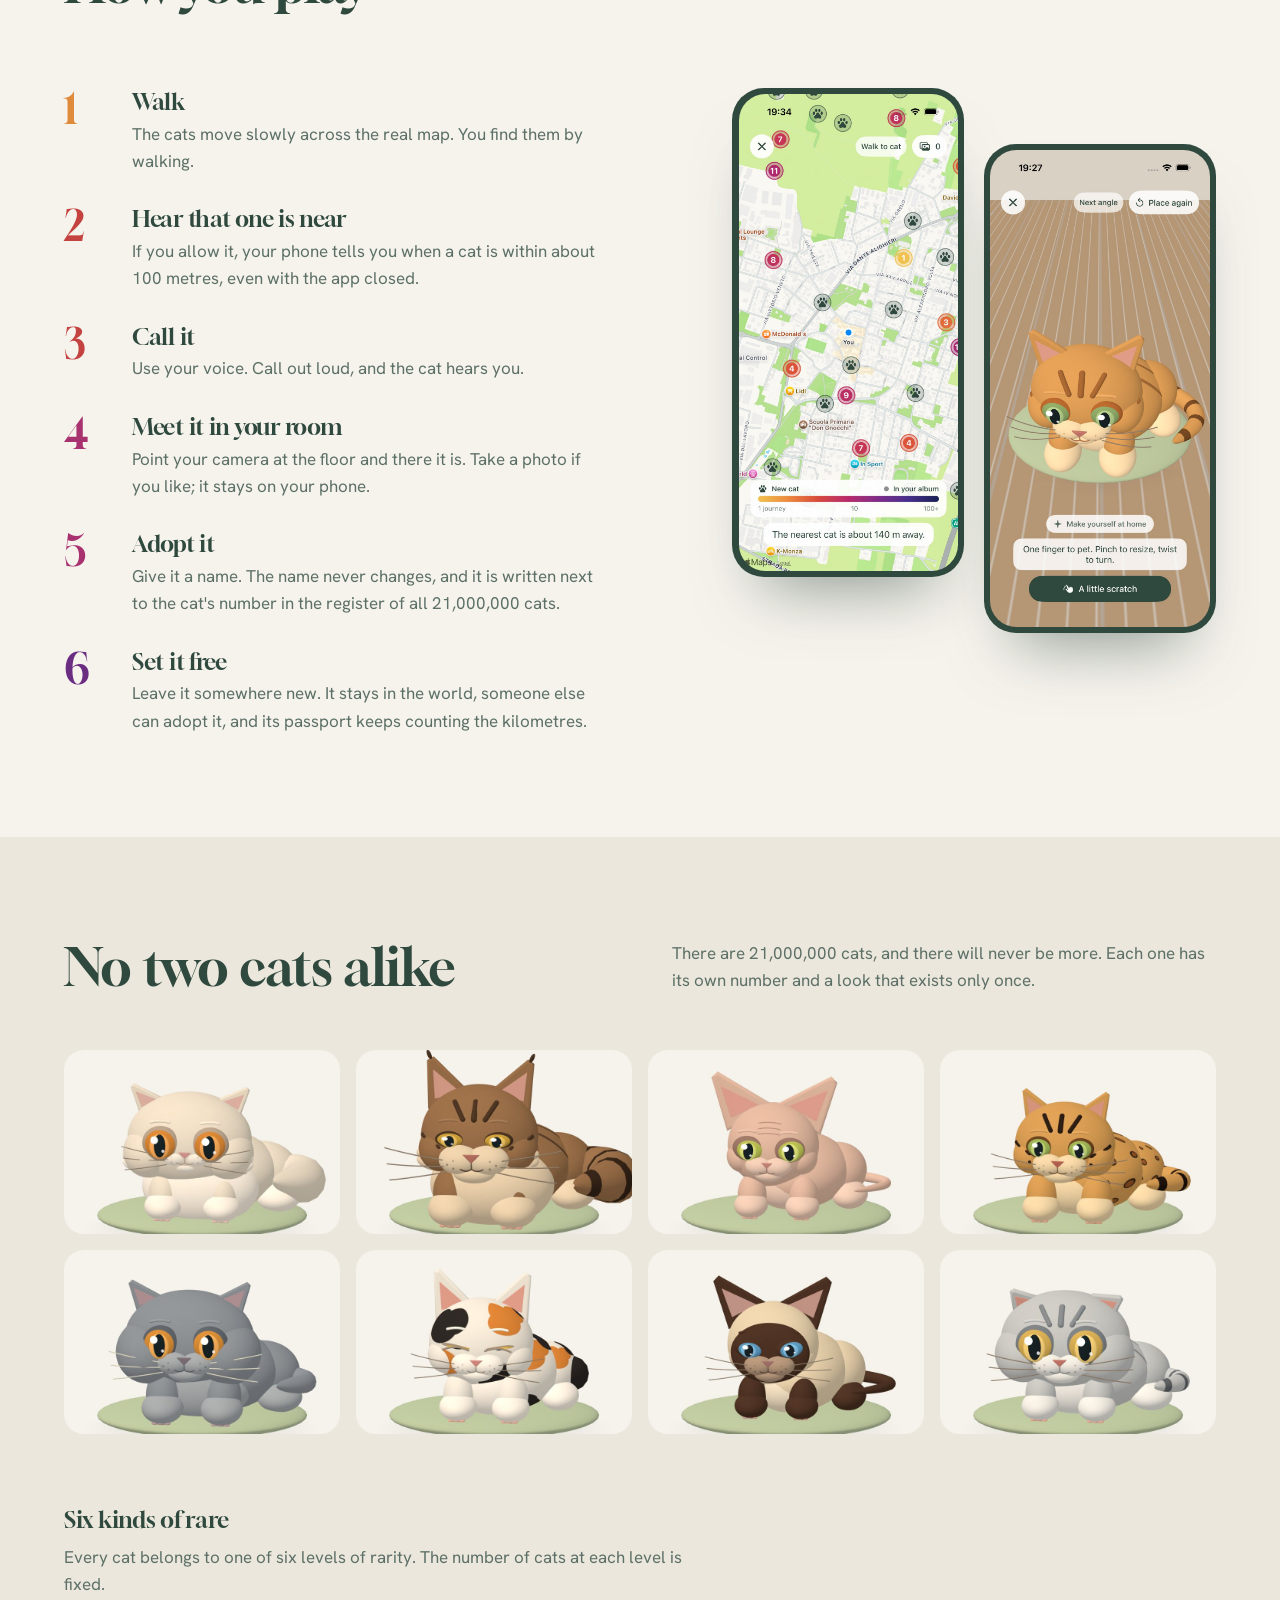
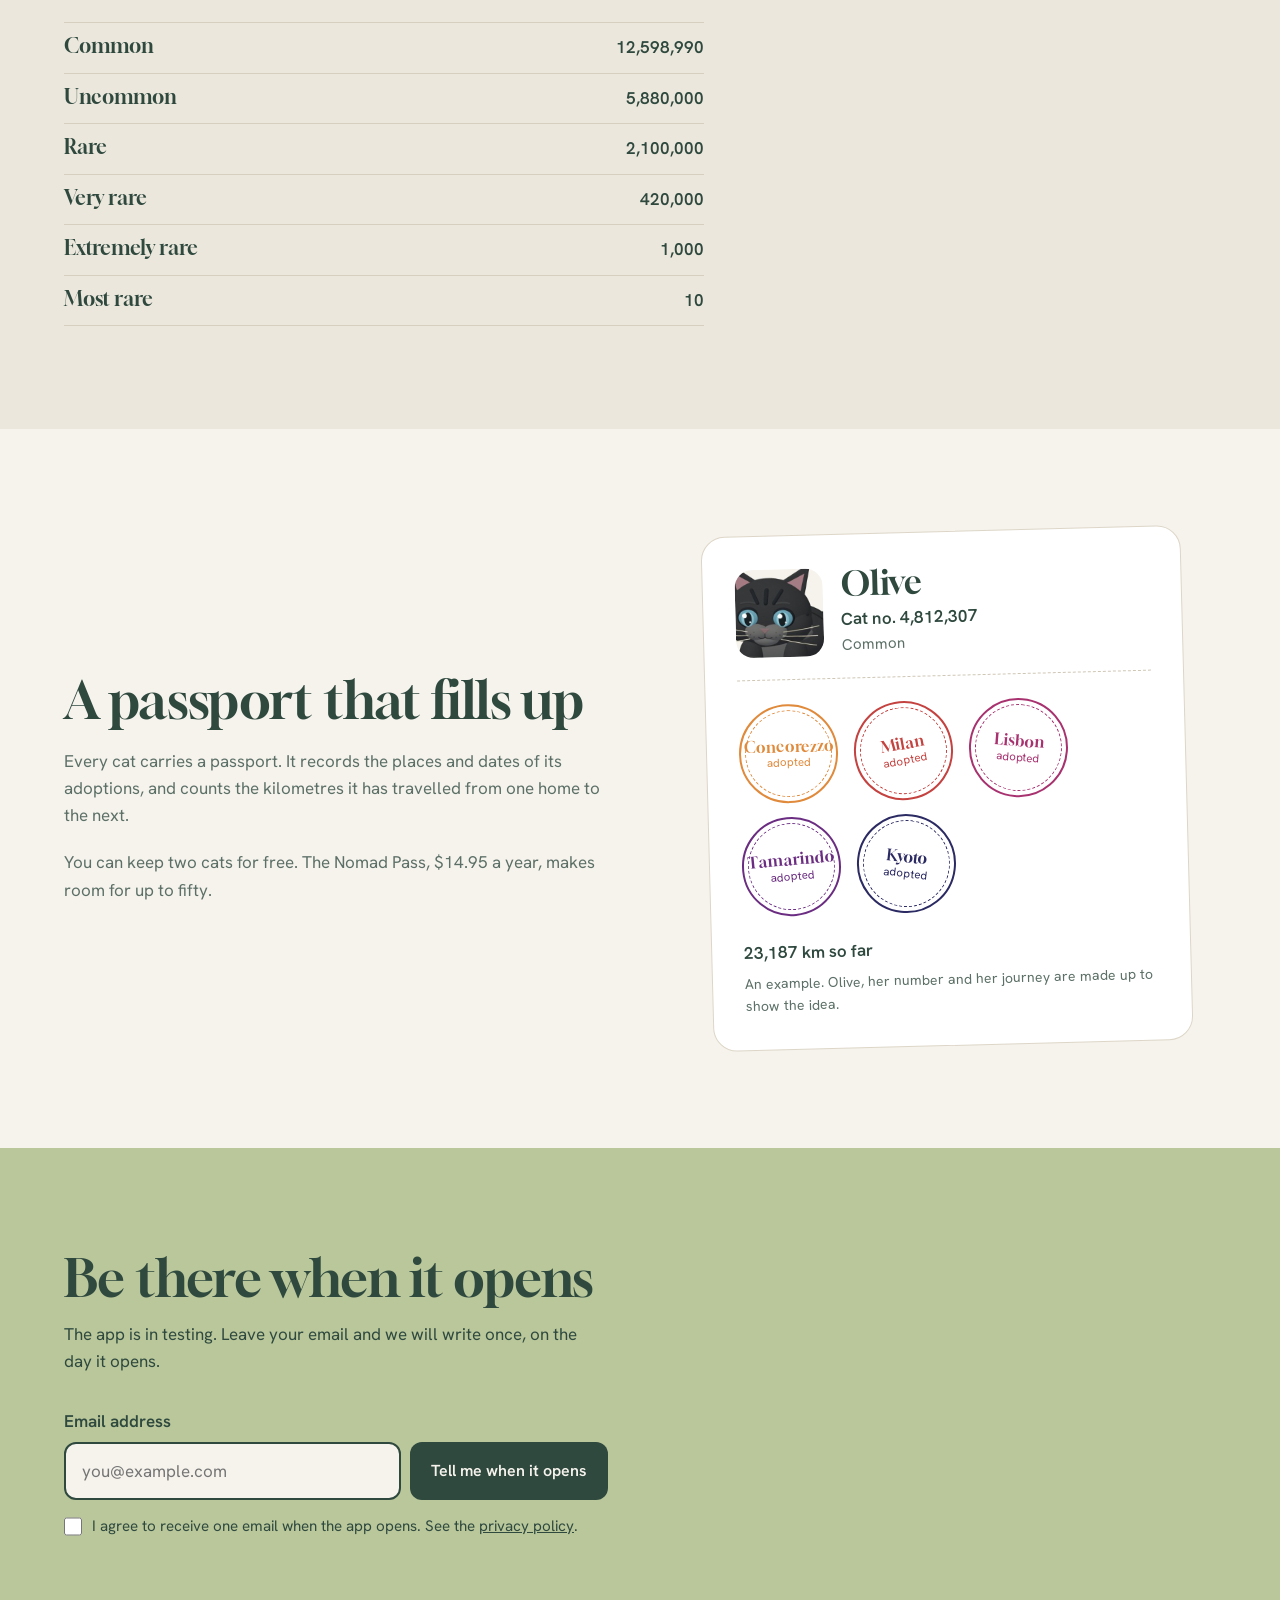
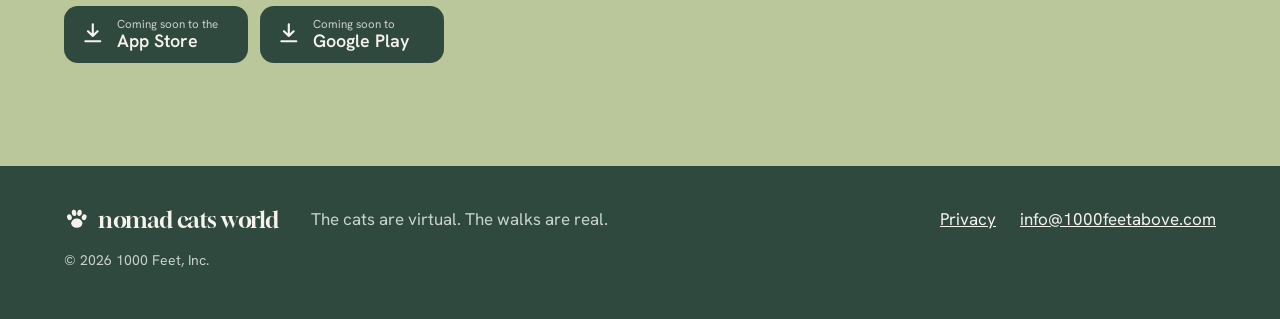
==== commit 09572098: "Privacy: contact info@1000feetabove.com and the company's postal address Co-Authored-By: Claude Opus" ====
--- a/sito/index.html
+++ b/sito/index.html
@@ -207,7 +207,7 @@
     <p>The cats are virtual. The walks are real.</p>
     <nav aria-label="Legal and contact">
       <a href="privacy.html">Privacy</a>
-      <a href="mailto:angelo@angelomagni.it">angelo@angelomagni.it</a>
+      <a href="mailto:info@1000feetabove.com">info@1000feetabove.com</a>
     </nav>
     <p class="foot-legal">© 2026 1000 Feet, Inc.</p>
   </footer>
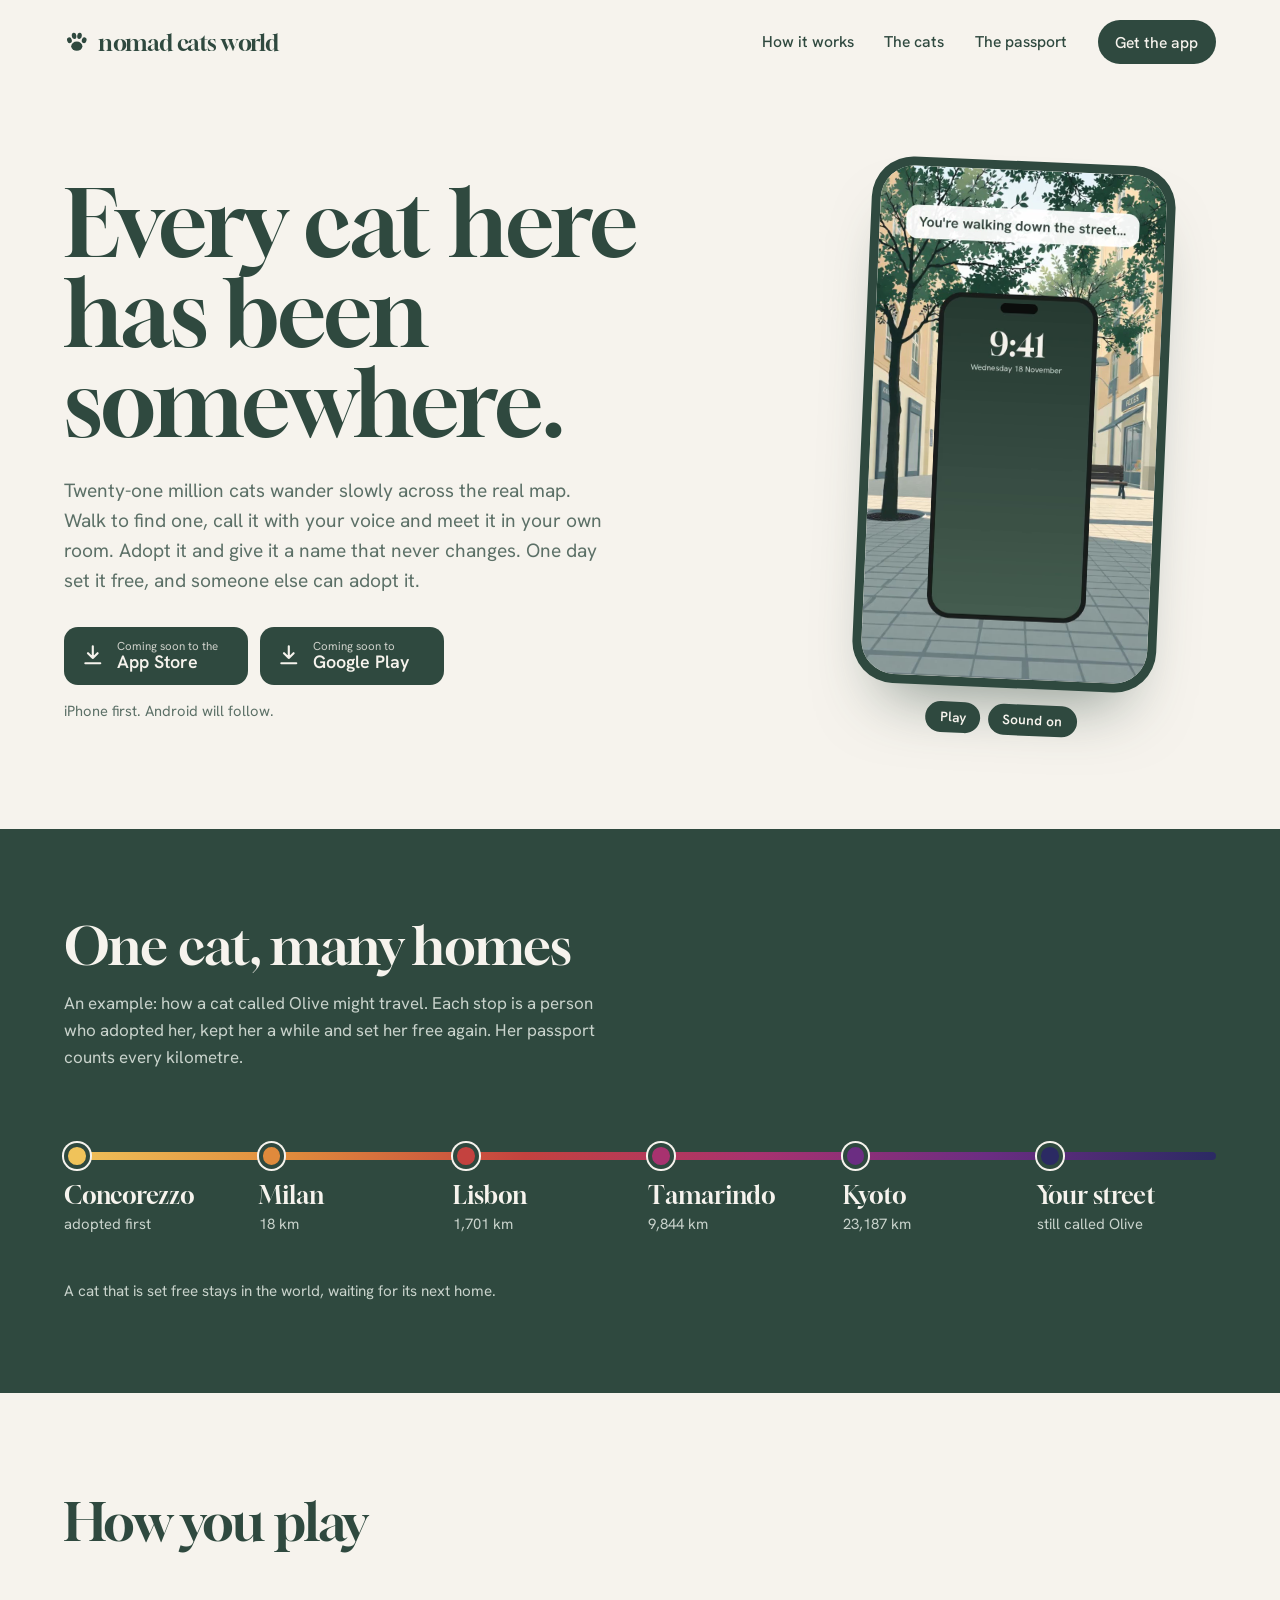
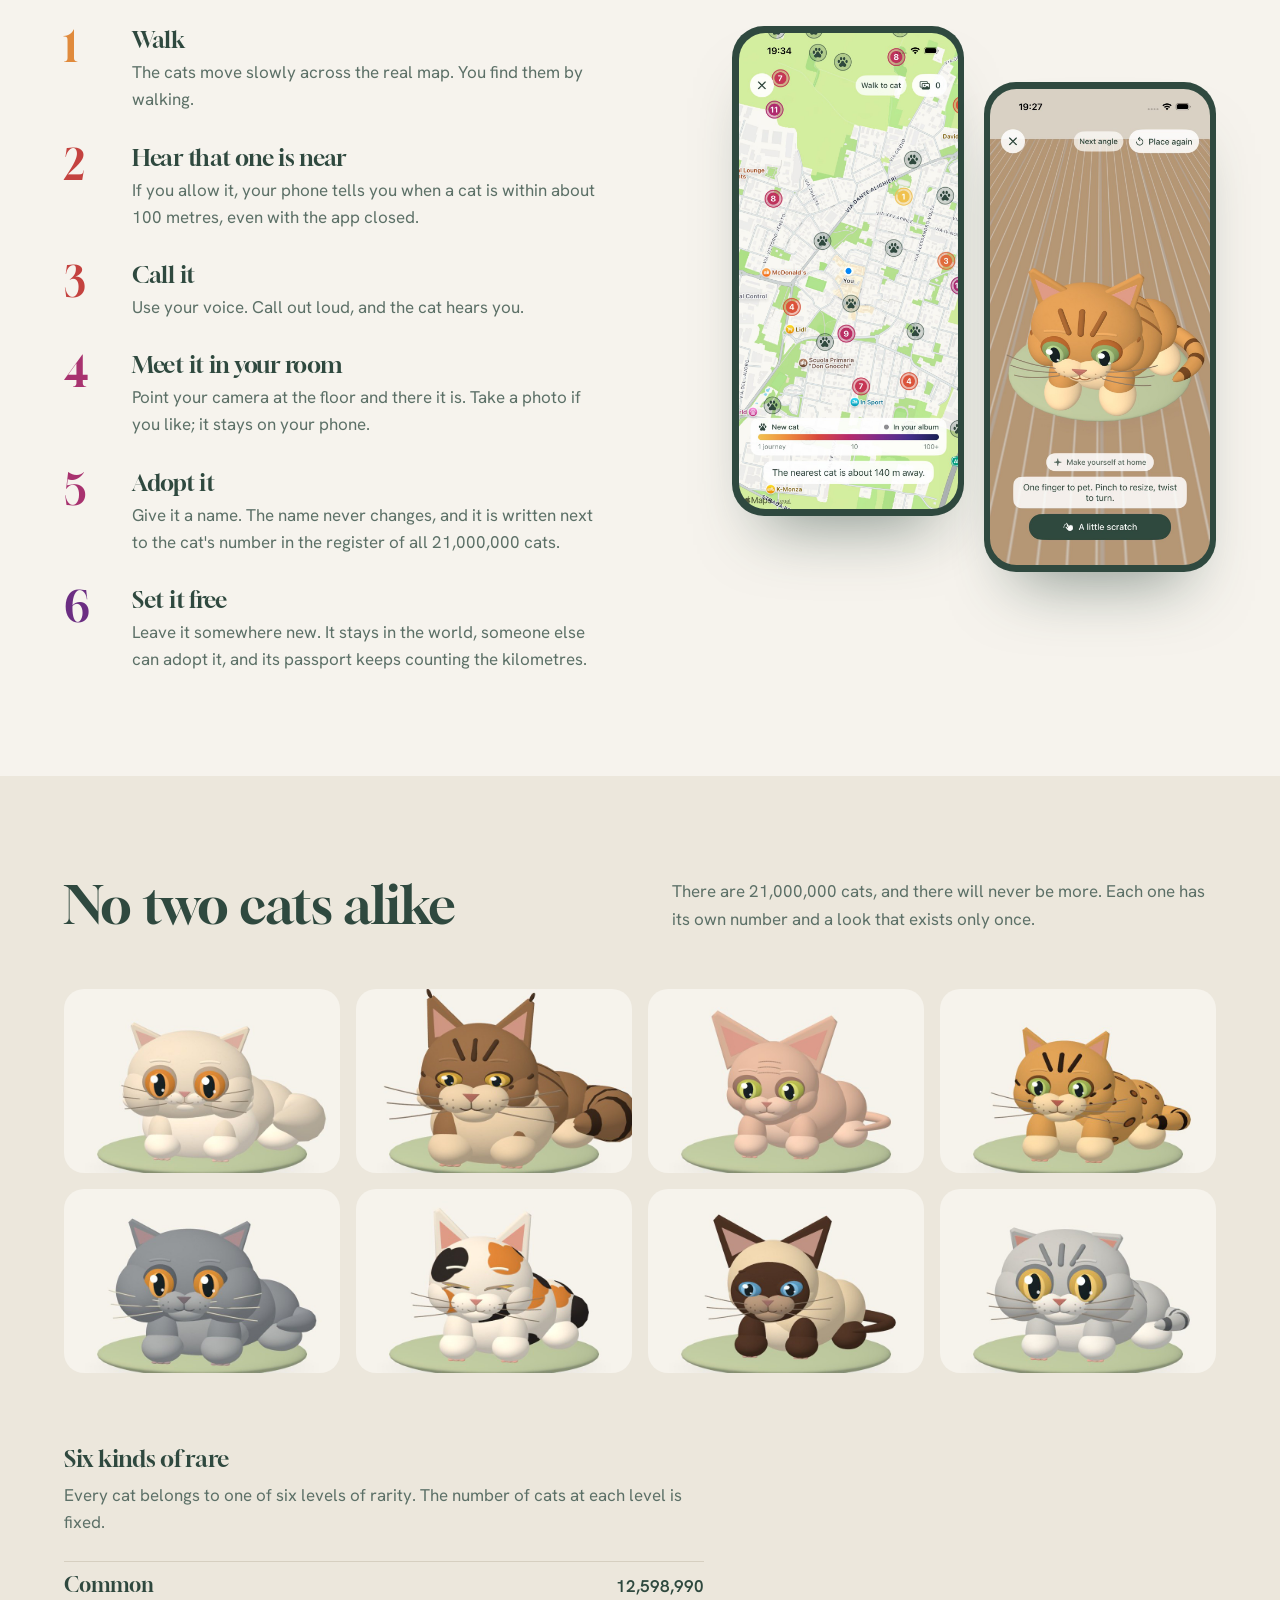
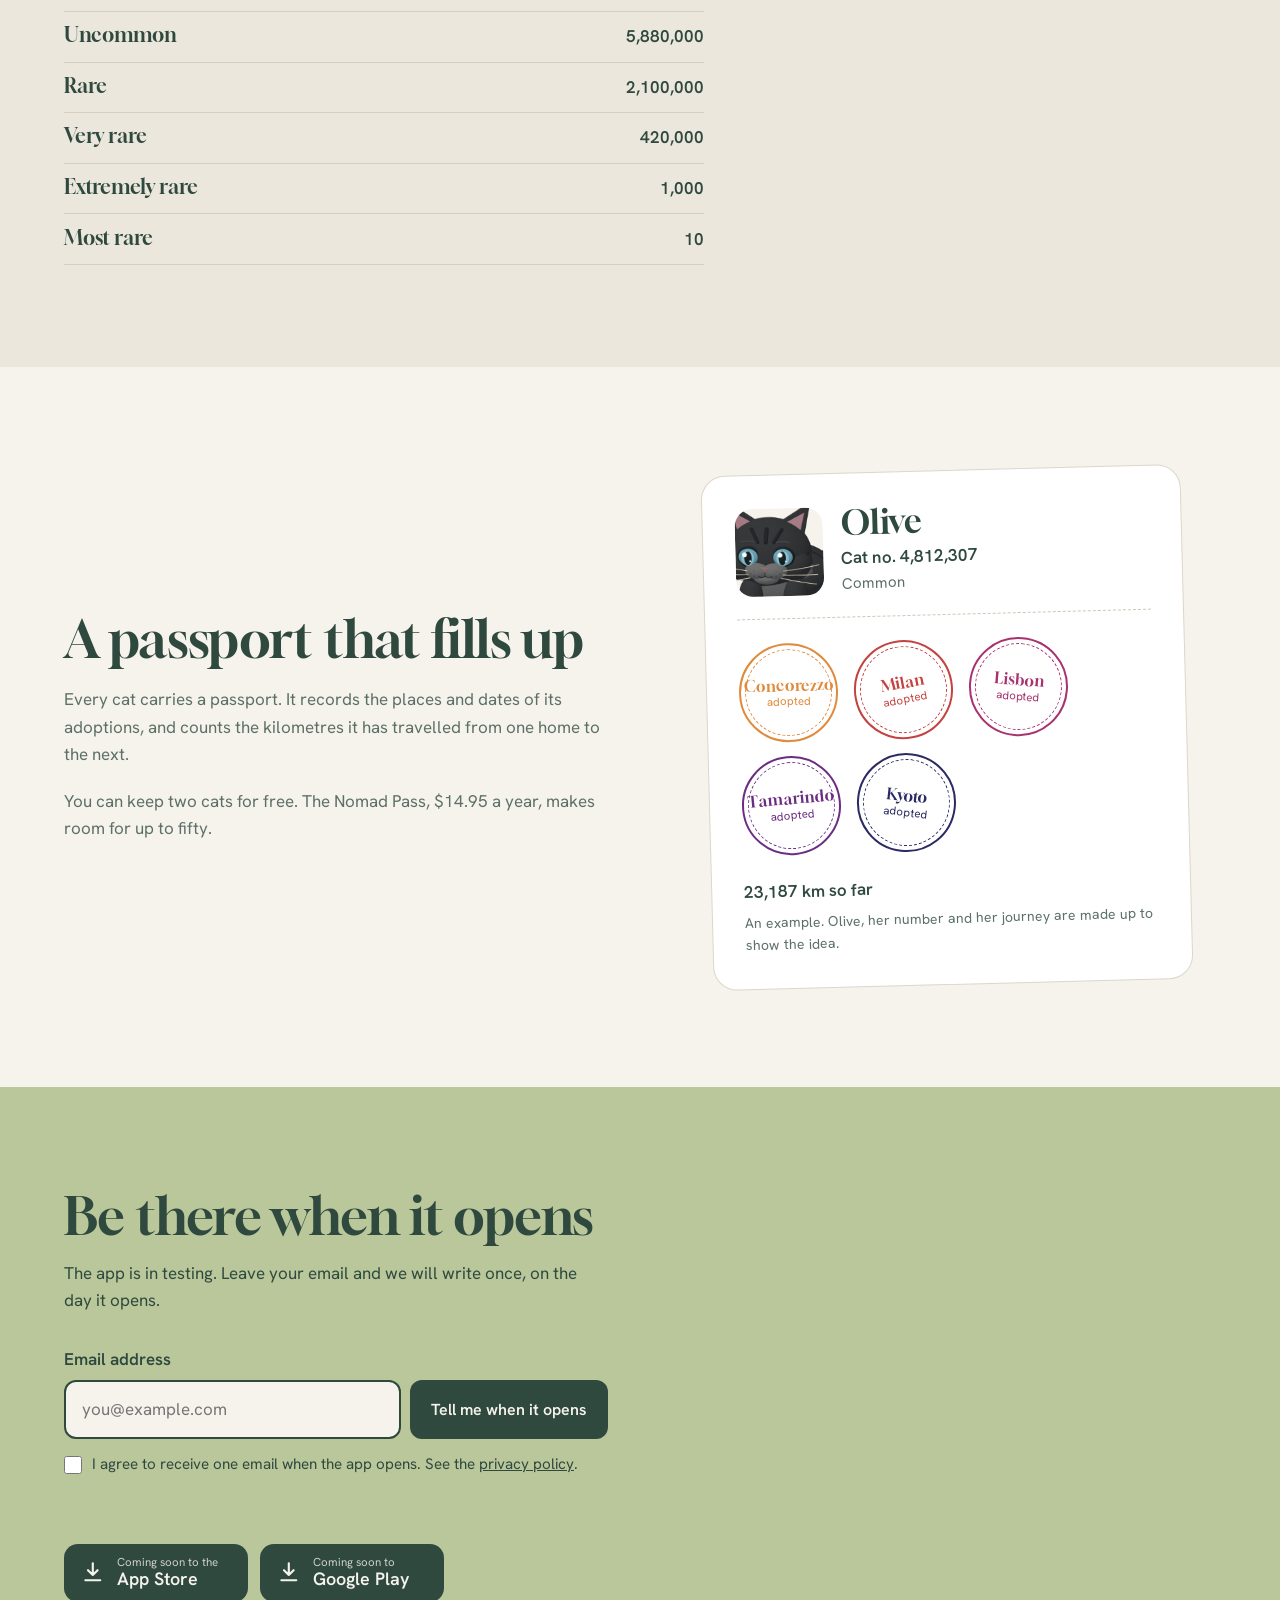
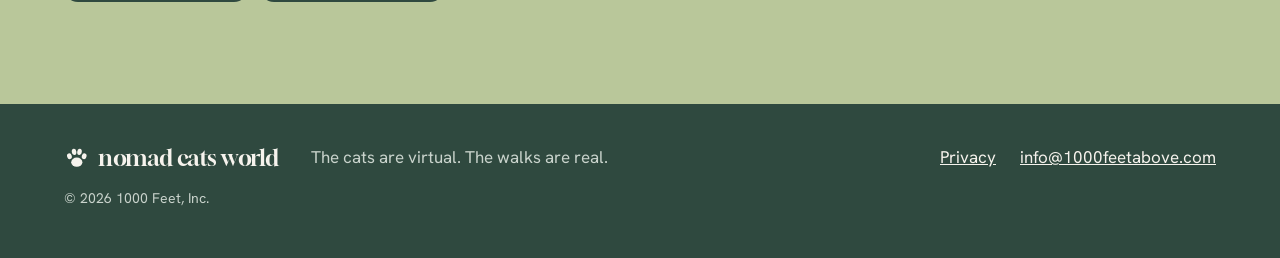
==== commit a83699d2: "Hero: show the promo film in the phone frame - Re-encoded for the web (720x1280, 4.4 MB) and cut at " ====
--- a/sito/index.html
+++ b/sito/index.html
@@ -56,8 +56,14 @@
         <p class="fine">iPhone first. Android will follow.</p>
       </div>
 
-      <figure class="phone hero-phone">
-        <img src="assets/img/app-home.jpg" width="402" height="874" alt="The app's home screen, with an adopted cat.">
+      <figure class="phone hero-phone hero-video">
+        <video src="assets/video/promo.mp4" poster="assets/video/promo-poster.jpg" width="720" height="1280"
+               muted loop playsinline preload="metadata"
+               aria-label="A short film about the game: walking down a street, the phone meows, a cat on the map comes closer when called, it appears in the street through the camera, then is adopted and set free."></video>
+        <div class="video-controls">
+          <button type="button" class="video-play" aria-pressed="false">Play</button>
+          <button type="button" class="video-sound" aria-pressed="false">Sound on</button>
+        </div>
       </figure>
     </section>
 
--- a/sito/css/styles.css
+++ b/sito/css/styles.css
@@ -88,6 +88,14 @@
 }
 .phone img { border-radius: 2.1rem; width: 100%; }
 .hero-phone { transform: rotate(2.5deg); }
+.hero-video { position: relative; margin-bottom: 3.25rem; }
+.hero-video video { display: block; width: 100%; height: auto; aspect-ratio: 9 / 16; border-radius: 2.1rem; background: var(--paper); }
+.video-controls { position: absolute; left: 0; right: 0; top: calc(100% + 1rem); display: flex; justify-content: center; gap: .5rem; }
+.video-controls button {
+  font: 600 .85rem/1 var(--text); color: var(--paper); background: var(--ink);
+  border: 0; border-radius: 999px; padding: .55rem .9rem; cursor: pointer;
+}
+.video-controls button:hover { background: #223830; }
 
 /* Journey: the page's one loud element */
 .journey { background: var(--ink); color: var(--paper); padding: clamp(3rem, 7vw, 6rem) var(--gutter); }
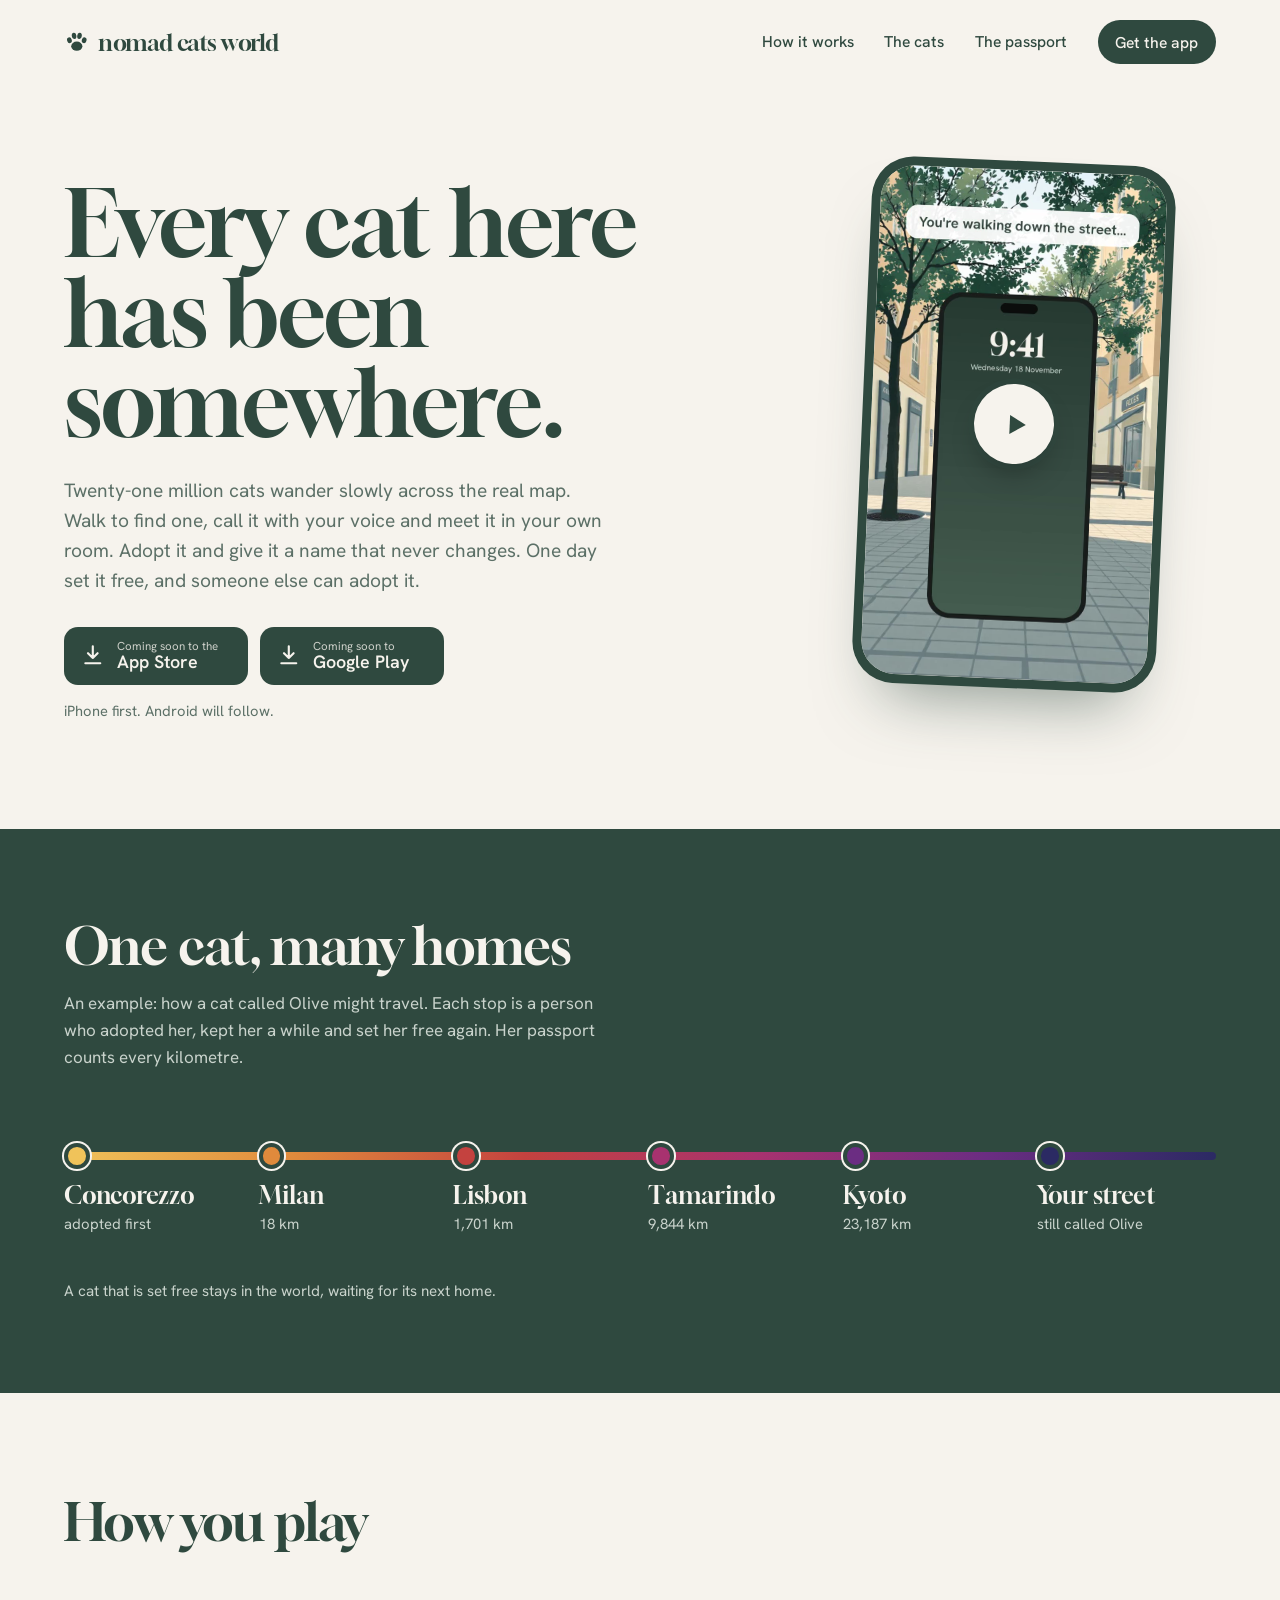
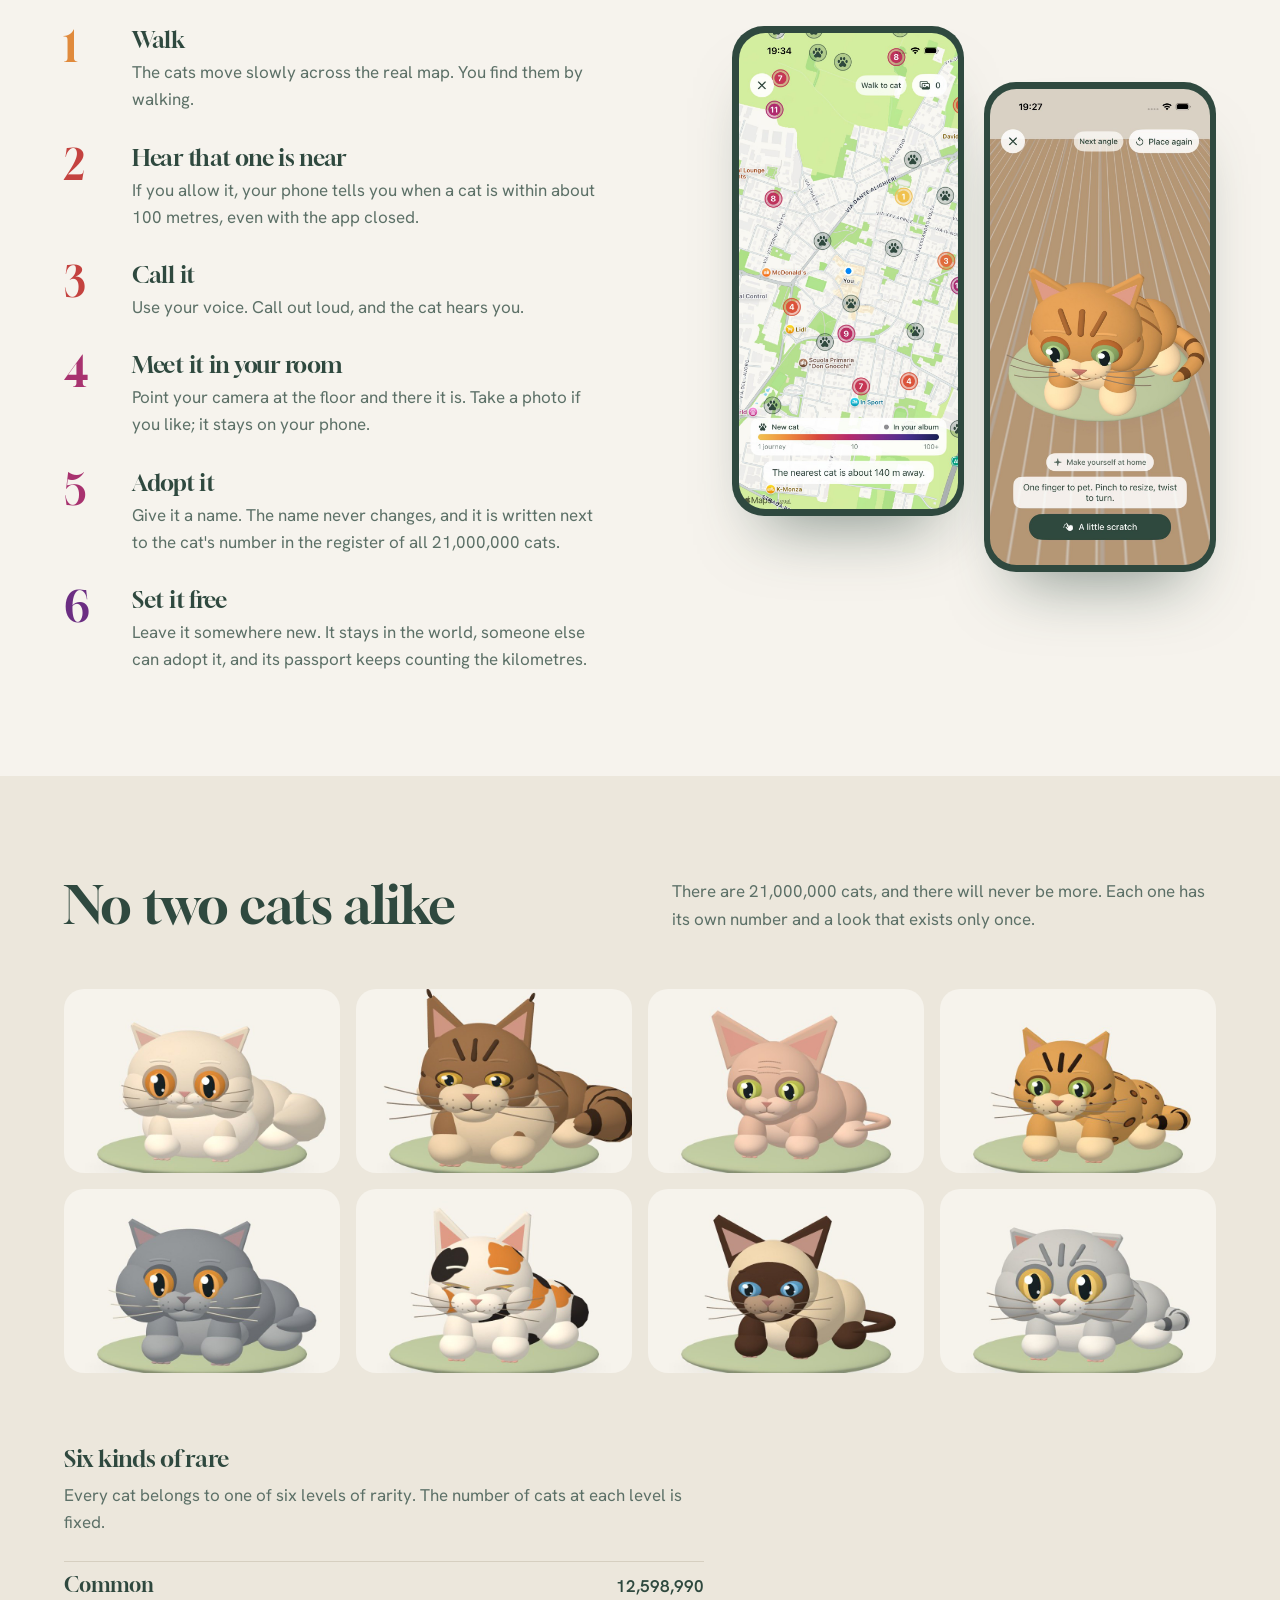
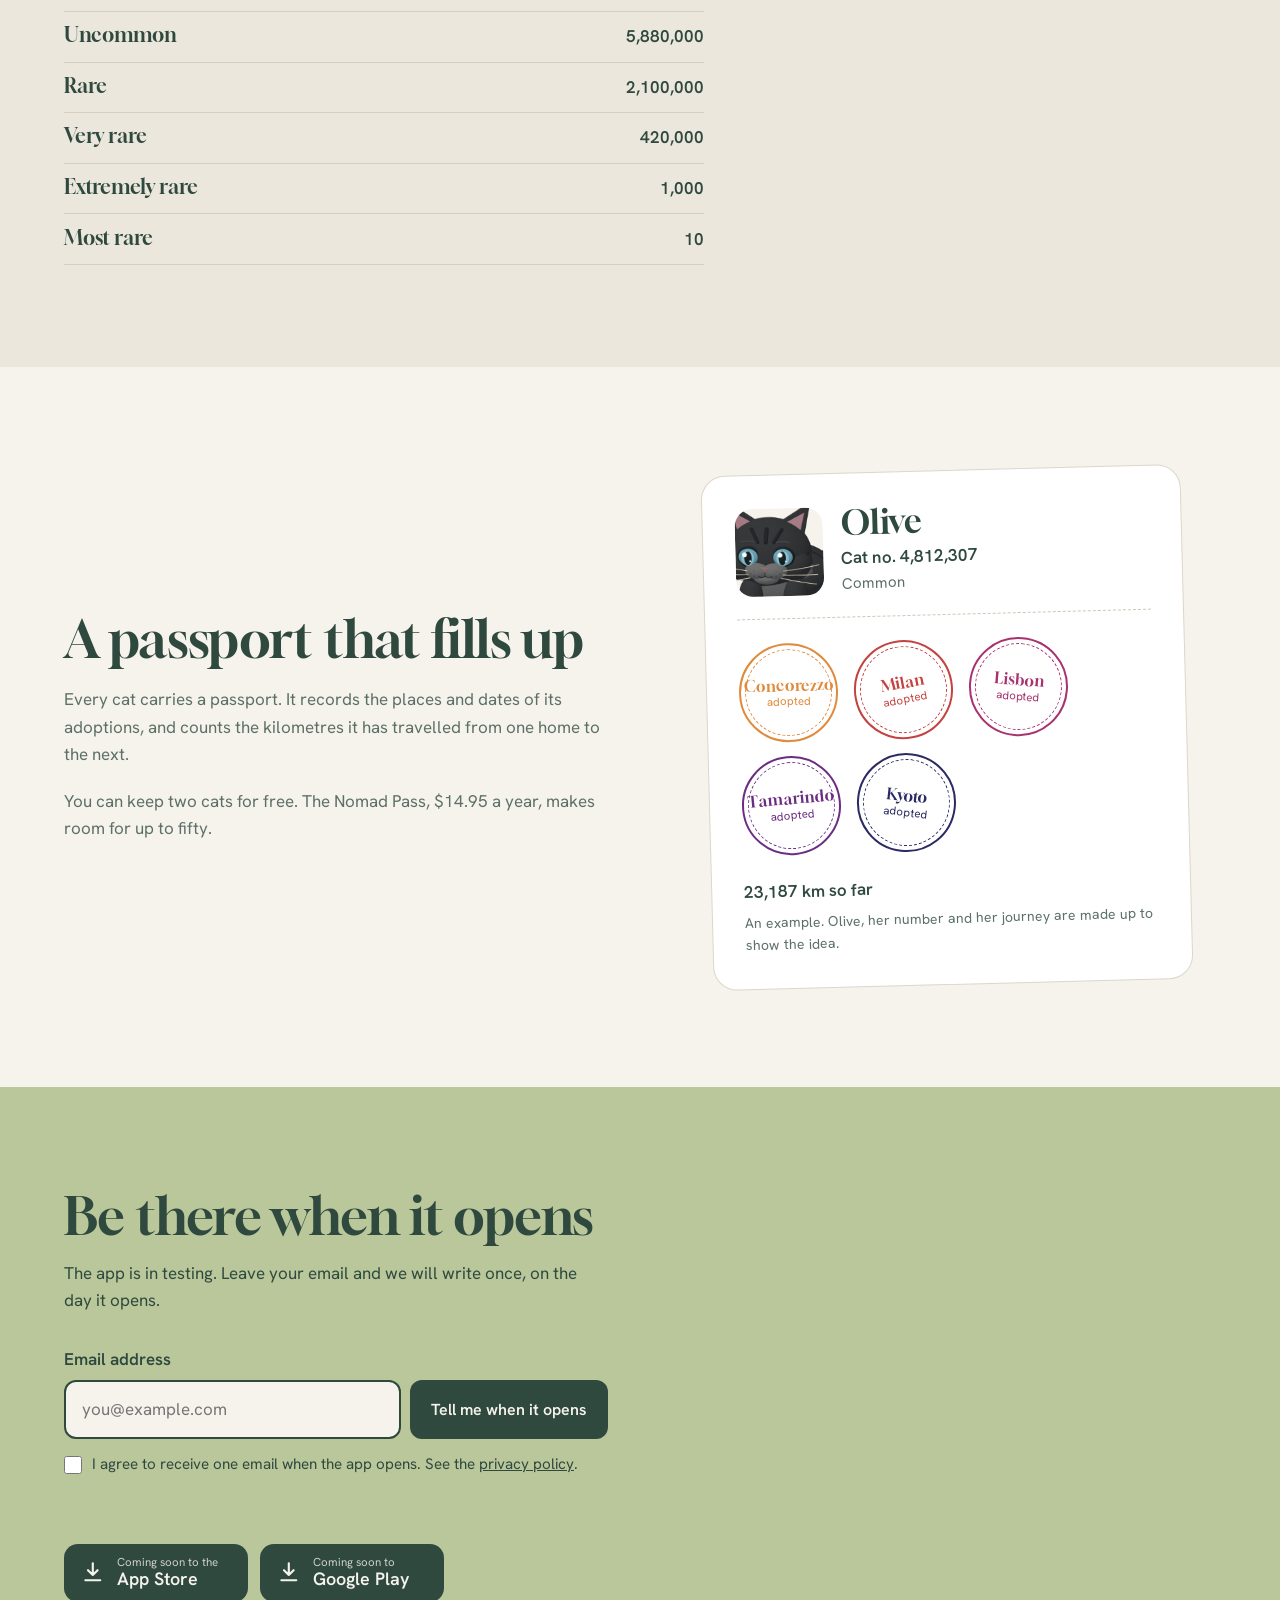
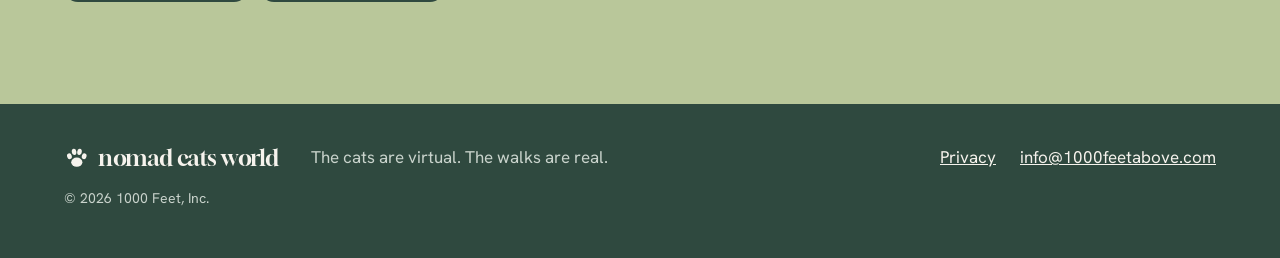
==== commit 73685cbd: "Hero video: start with a play button, with sound, from the beginning Autoplay could only be muted, s" ====
--- a/sito/index.html
+++ b/sito/index.html
@@ -58,11 +58,14 @@
 
       <figure class="phone hero-phone hero-video">
         <video src="assets/video/promo.mp4" poster="assets/video/promo-poster.jpg" width="720" height="1280"
-               muted loop playsinline preload="metadata"
+               playsinline preload="metadata"
                aria-label="A short film about the game: walking down a street, the phone meows, a cat on the map comes closer when called, it appears in the street through the camera, then is adopted and set free."></video>
-        <div class="video-controls">
-          <button type="button" class="video-play" aria-pressed="false">Play</button>
-          <button type="button" class="video-sound" aria-pressed="false">Sound on</button>
+        <button type="button" class="video-start" aria-label="Play the film, with sound">
+          <svg viewBox="0 0 24 24" aria-hidden="true"><path d="M8 5.5v13l11-6.5z"/></svg>
+        </button>
+        <div class="video-controls" hidden>
+          <button type="button" class="video-play">Pause</button>
+          <button type="button" class="video-sound">Mute</button>
         </div>
       </figure>
     </section>
--- a/sito/css/styles.css
+++ b/sito/css/styles.css
@@ -90,6 +90,15 @@
 .hero-phone { transform: rotate(2.5deg); }
 .hero-video { position: relative; margin-bottom: 3.25rem; }
 .hero-video video { display: block; width: 100%; height: auto; aspect-ratio: 9 / 16; border-radius: 2.1rem; background: var(--paper); }
+.video-start {
+  position: absolute; left: 50%; top: 50%; transform: translate(-50%, -50%);
+  width: 5rem; height: 5rem; border-radius: 50%; border: 0; padding: 0; cursor: pointer;
+  display: grid; place-items: center; background: var(--paper); color: var(--ink);
+  box-shadow: 0 0 0 .35rem rgba(47, 73, 63, .35), 0 1rem 2rem -.75rem rgba(0, 0, 0, .45);
+}
+.video-start:hover { background: var(--white); }
+.video-start svg { width: 2.2rem; height: 2.2rem; fill: currentColor; margin-left: .25rem; }
+.video-start[hidden], .video-controls[hidden] { display: none; }
 .video-controls { position: absolute; left: 0; right: 0; top: calc(100% + 1rem); display: flex; justify-content: center; gap: .5rem; }
 .video-controls button {
   font: 600 .85rem/1 var(--text); color: var(--paper); background: var(--ink);
